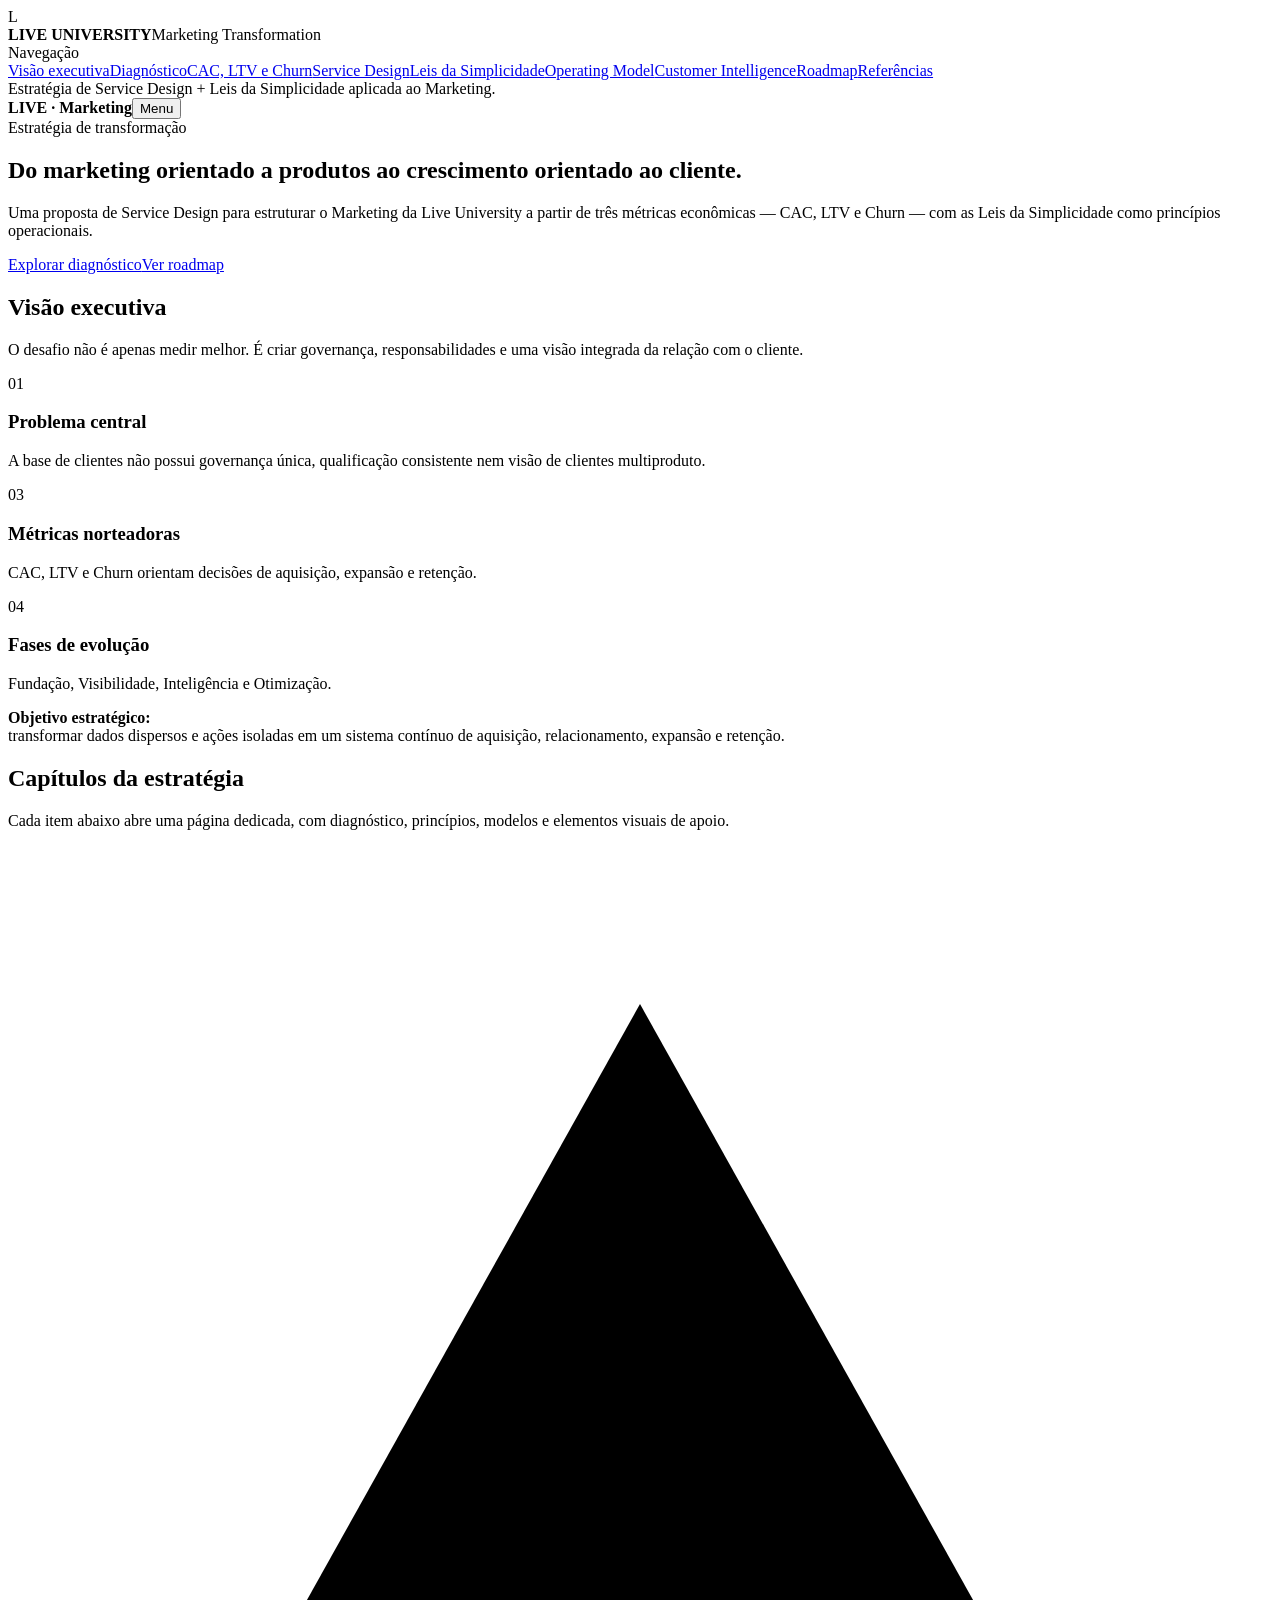
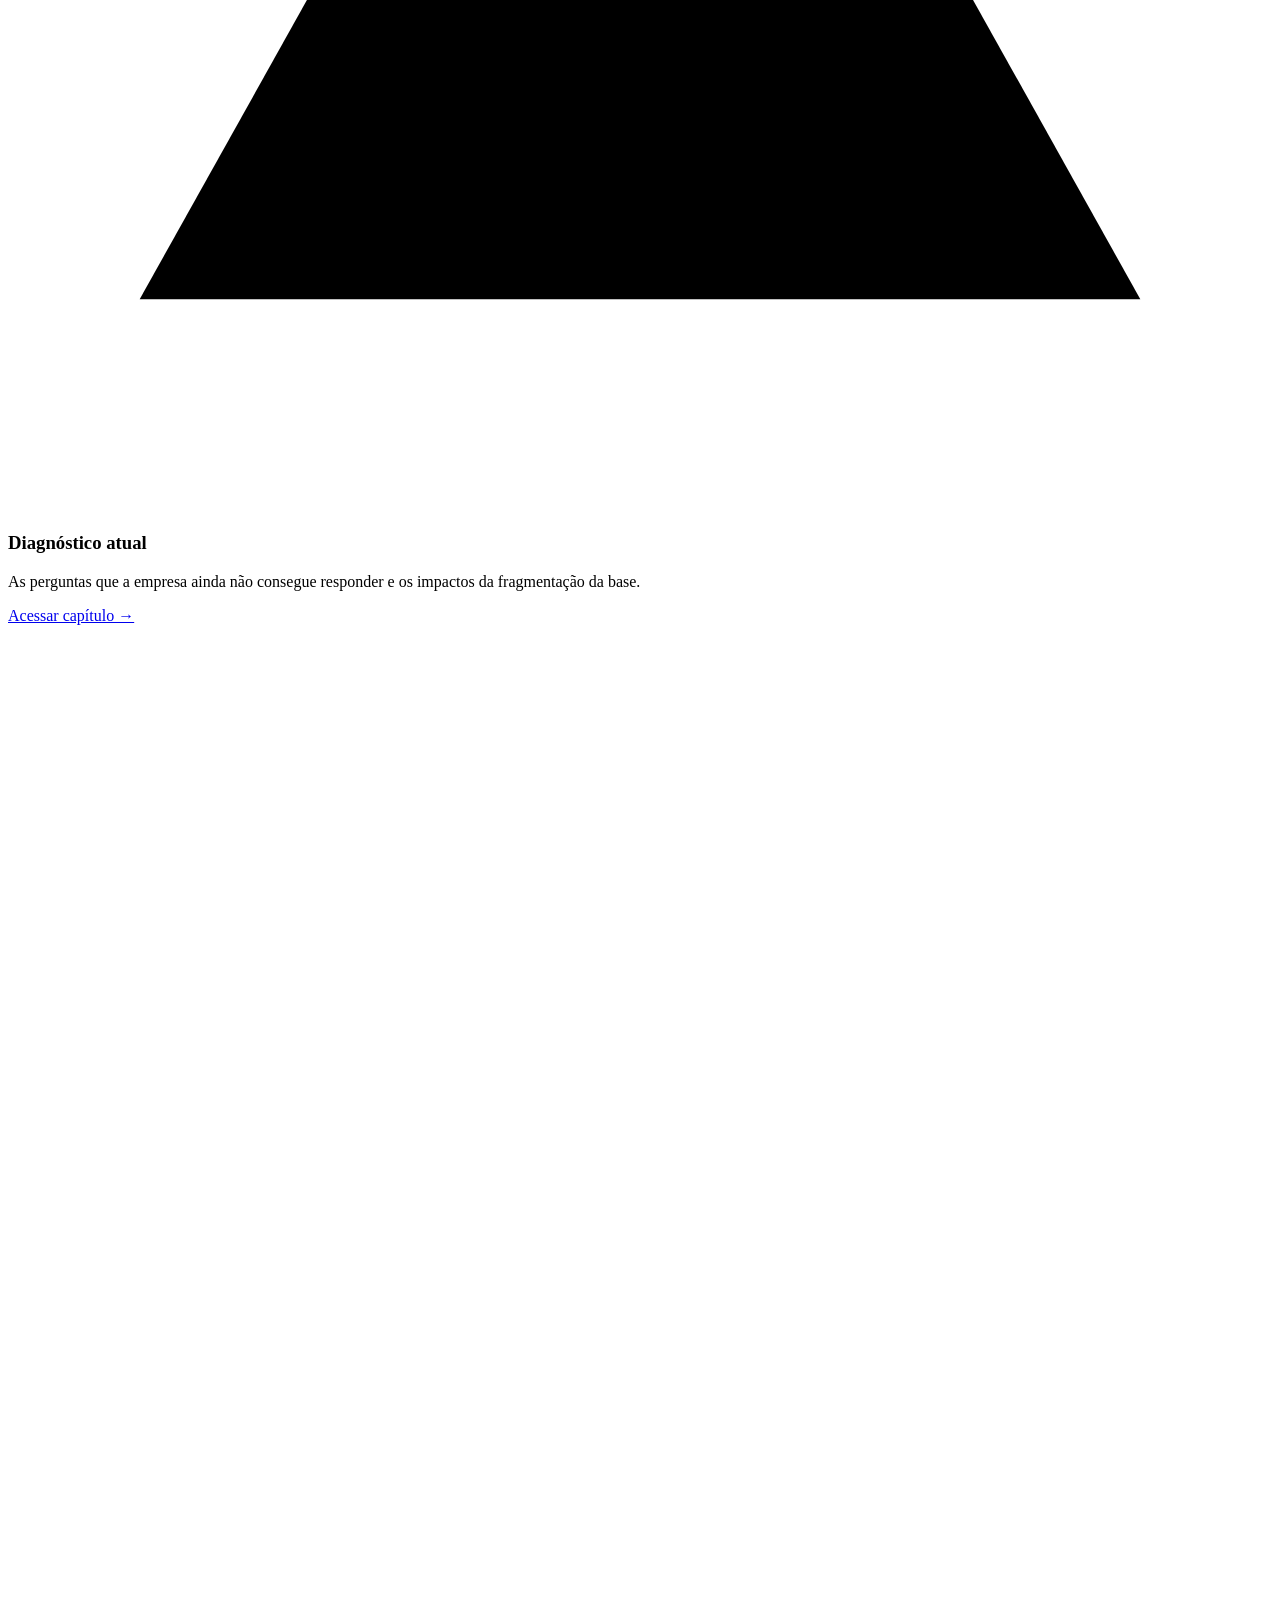
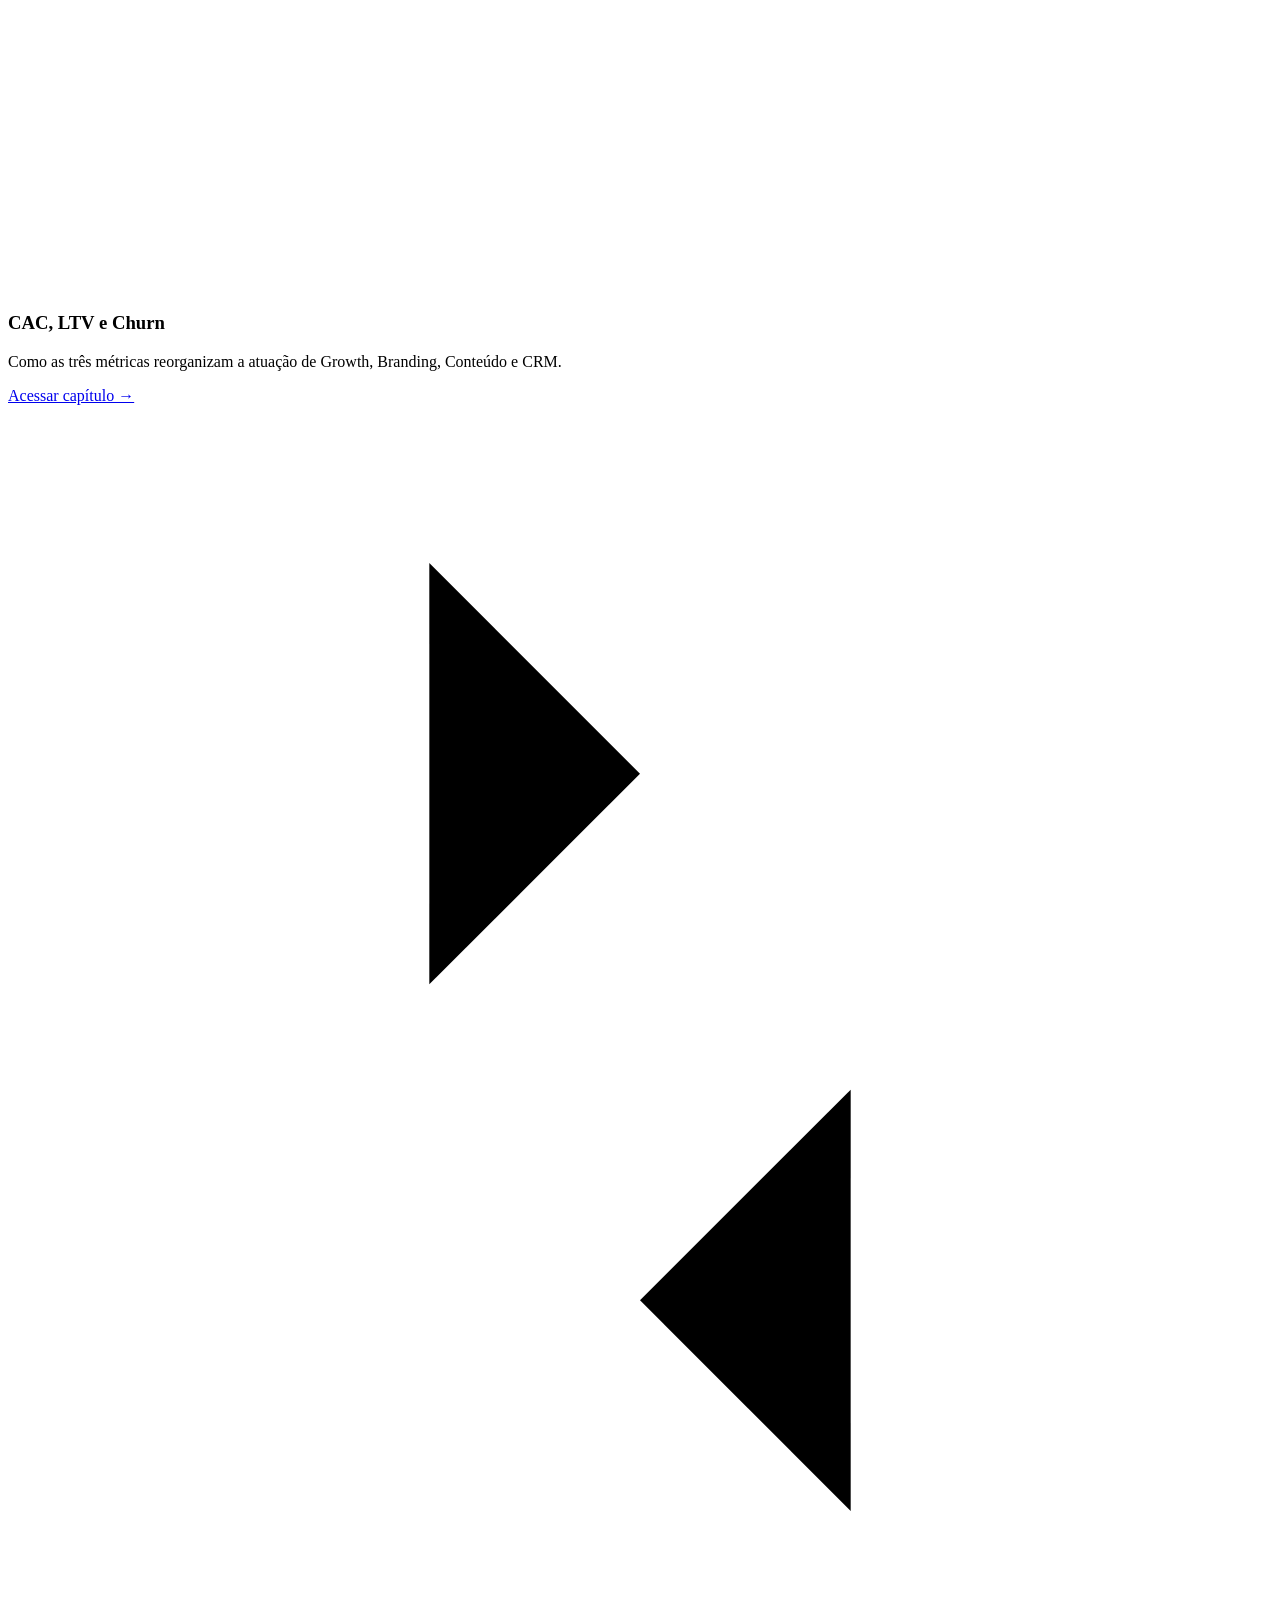
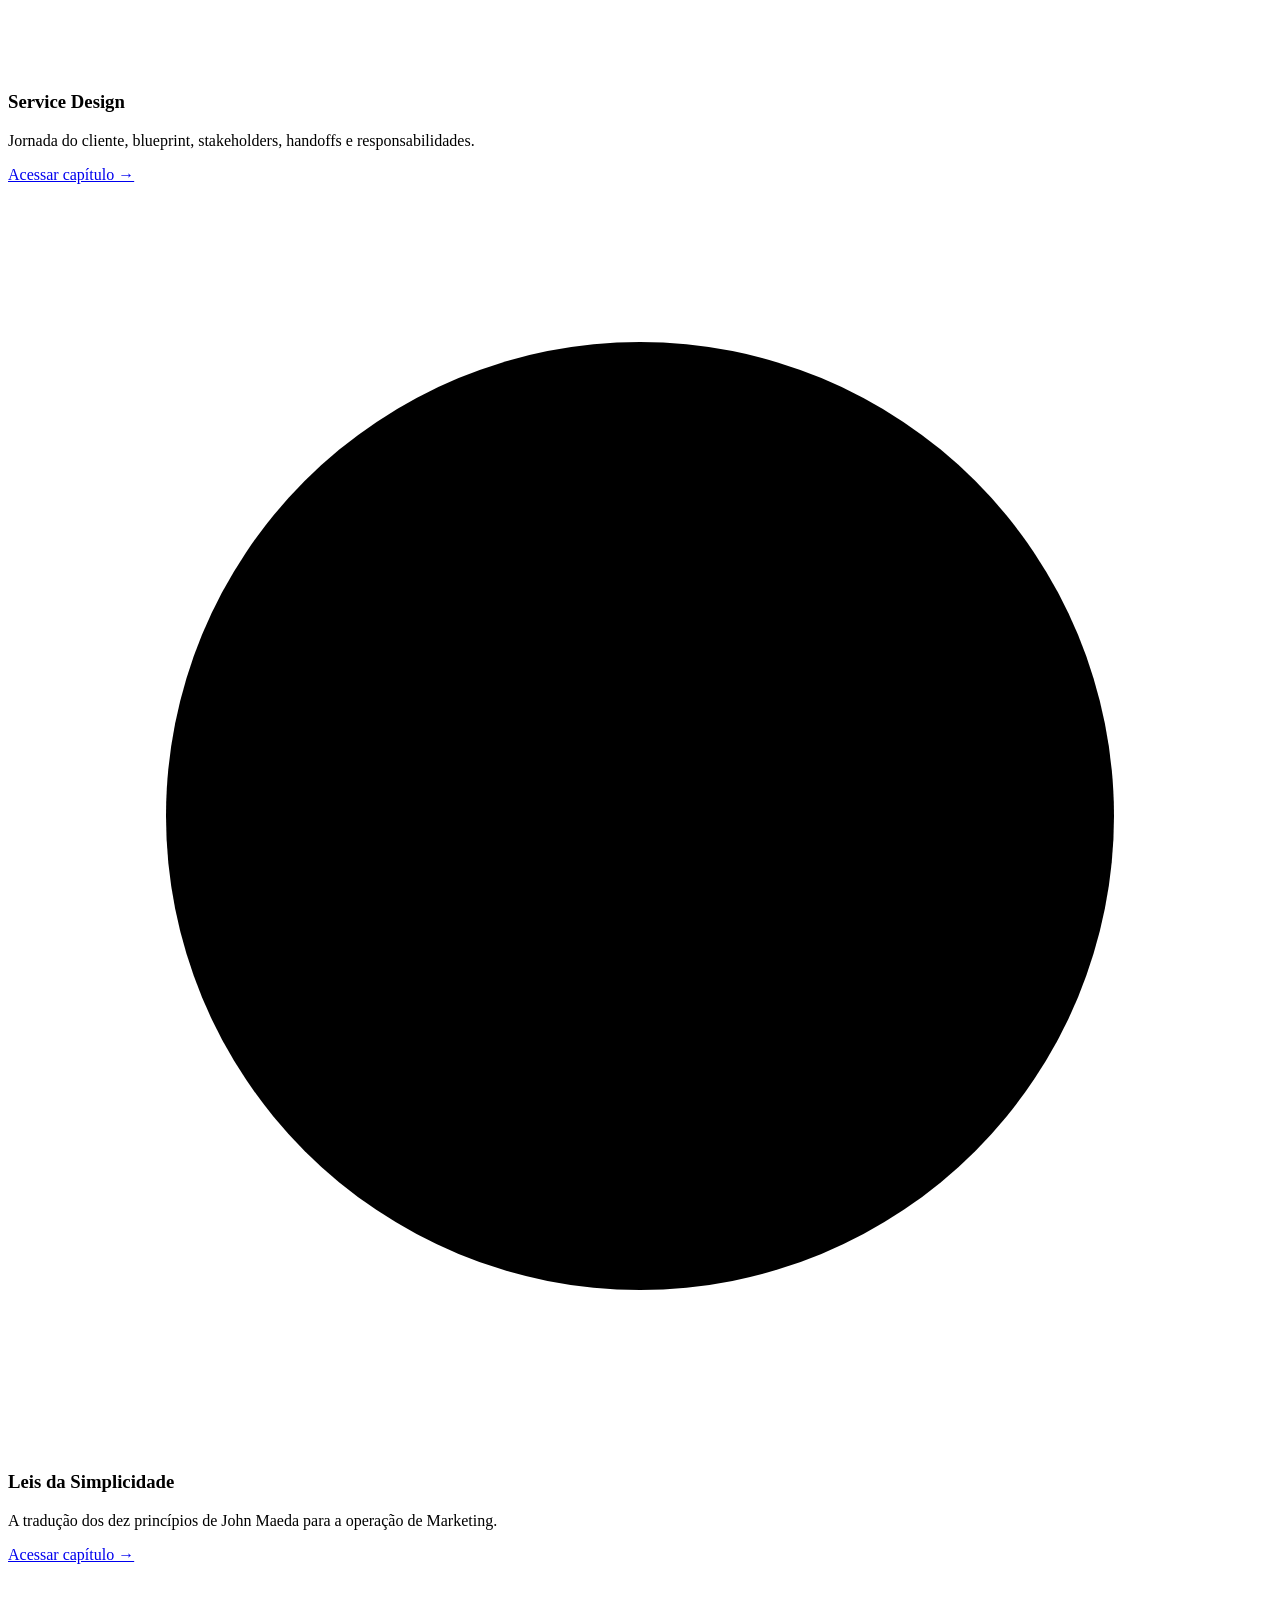
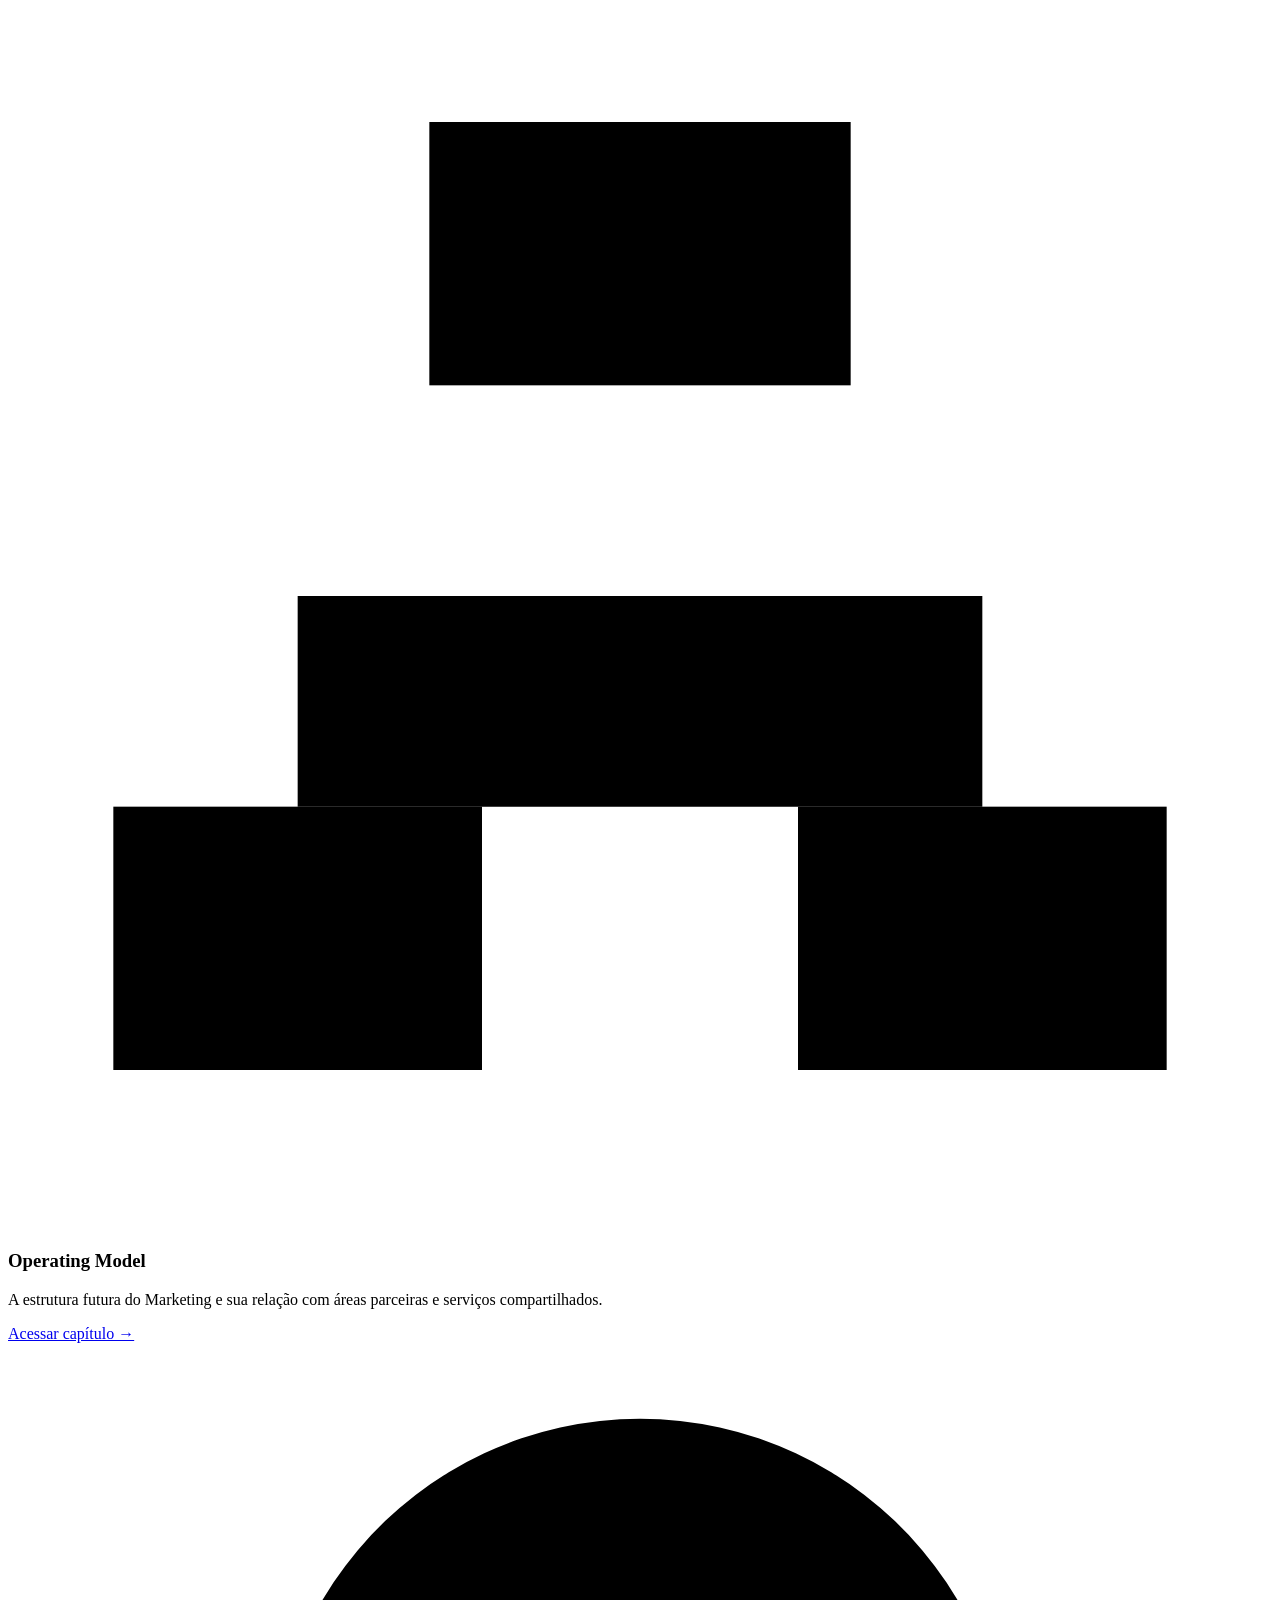
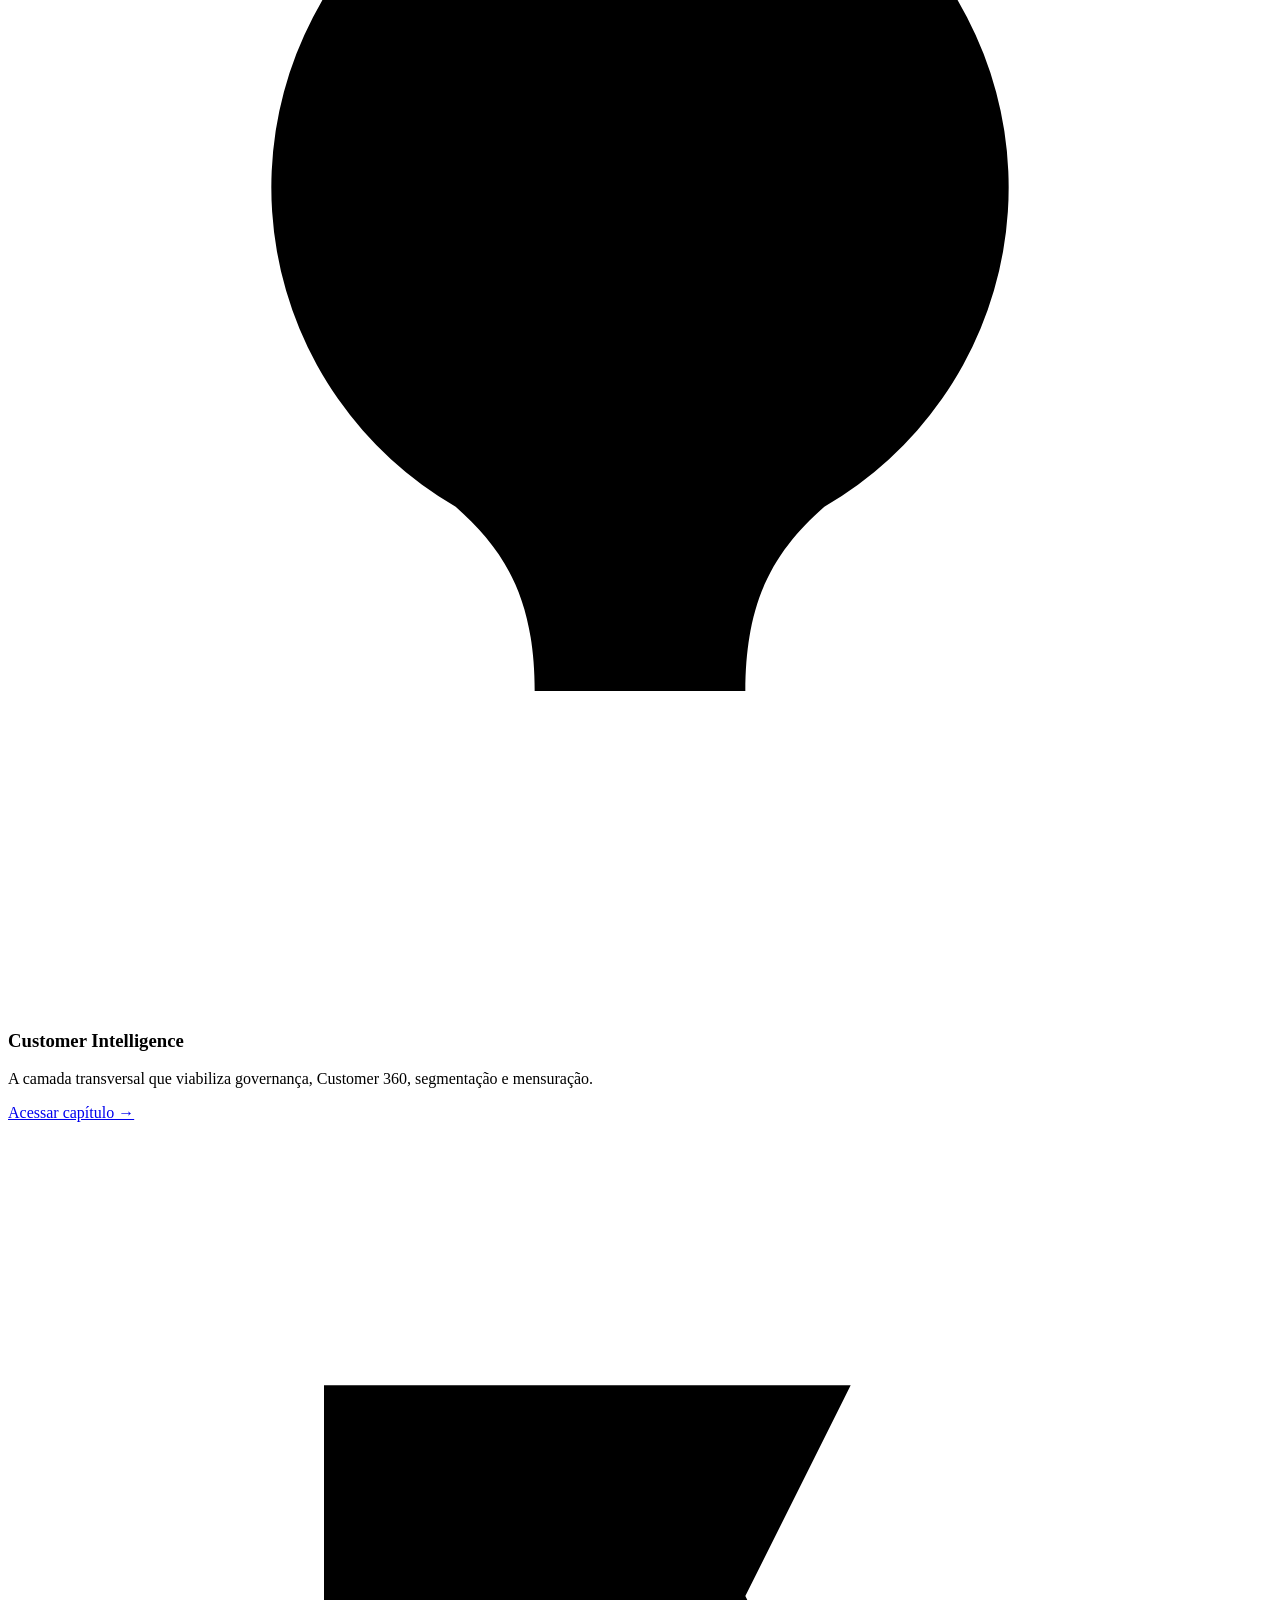
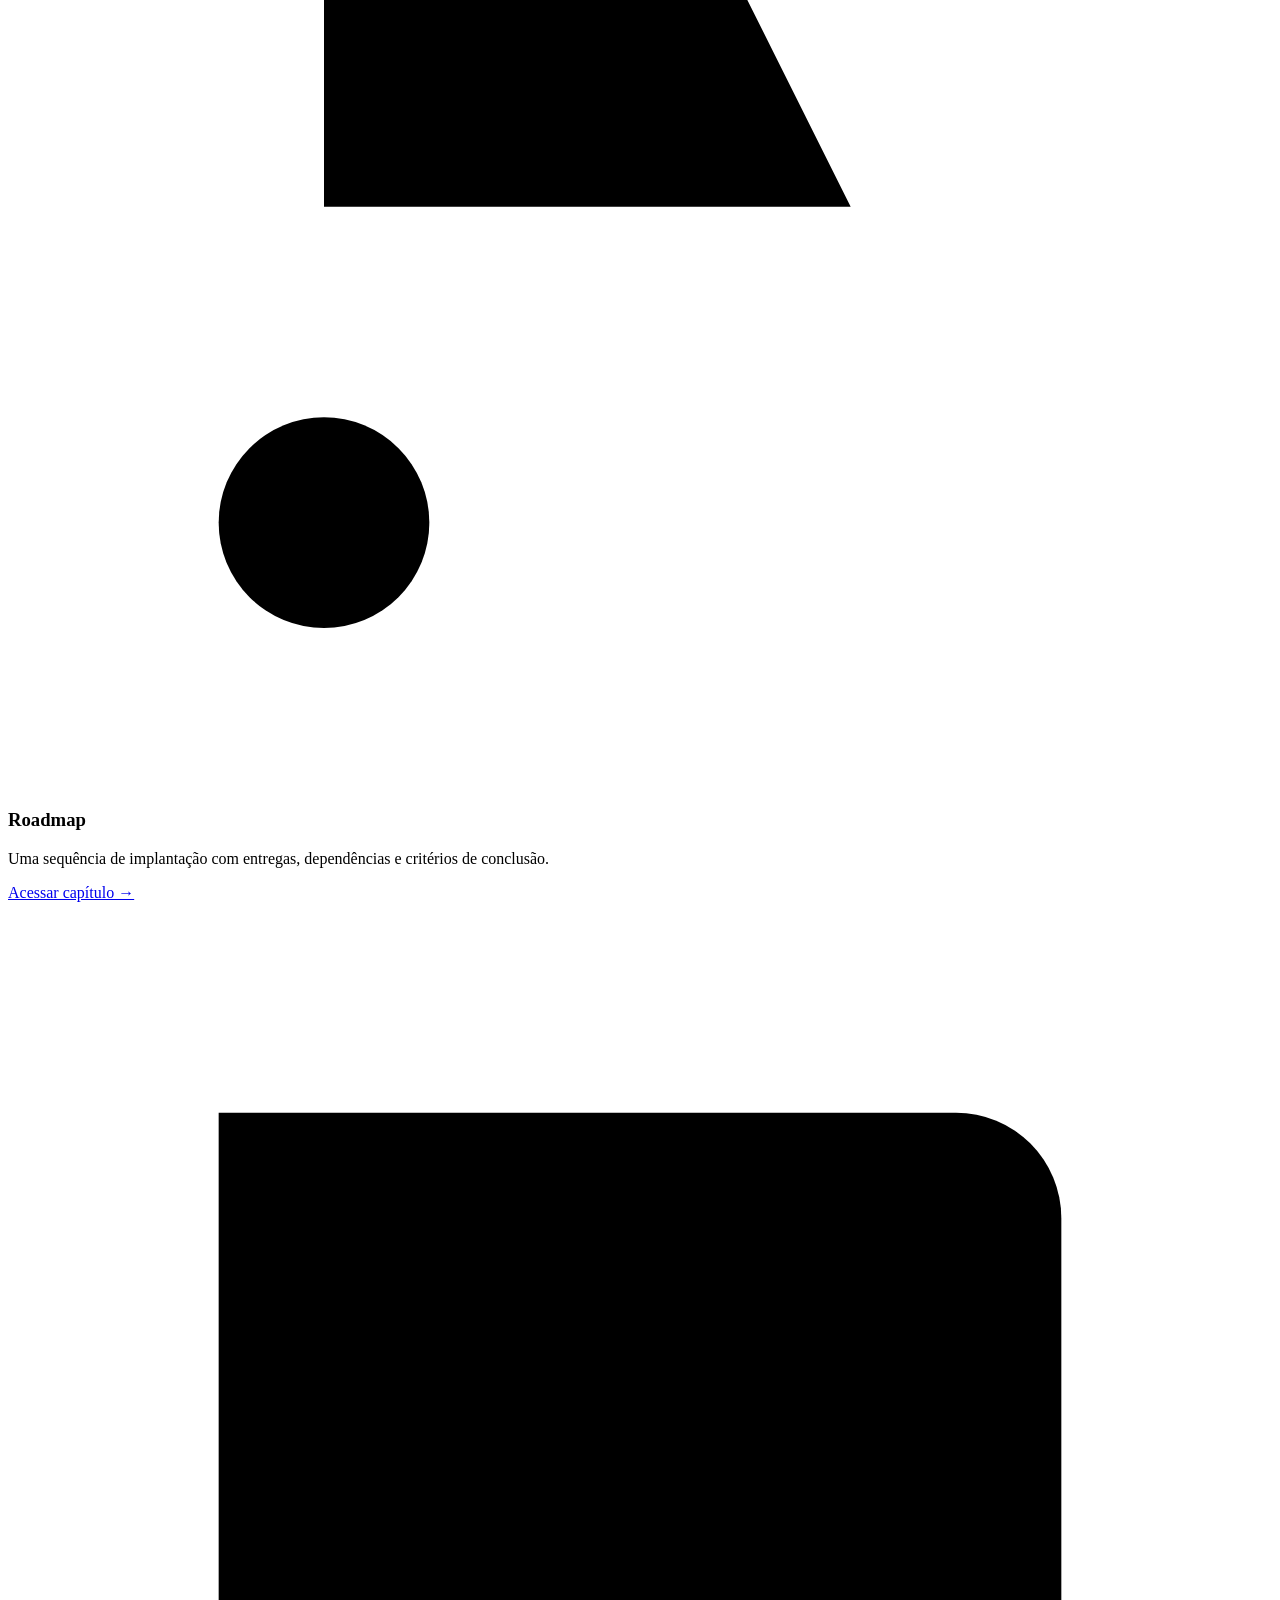
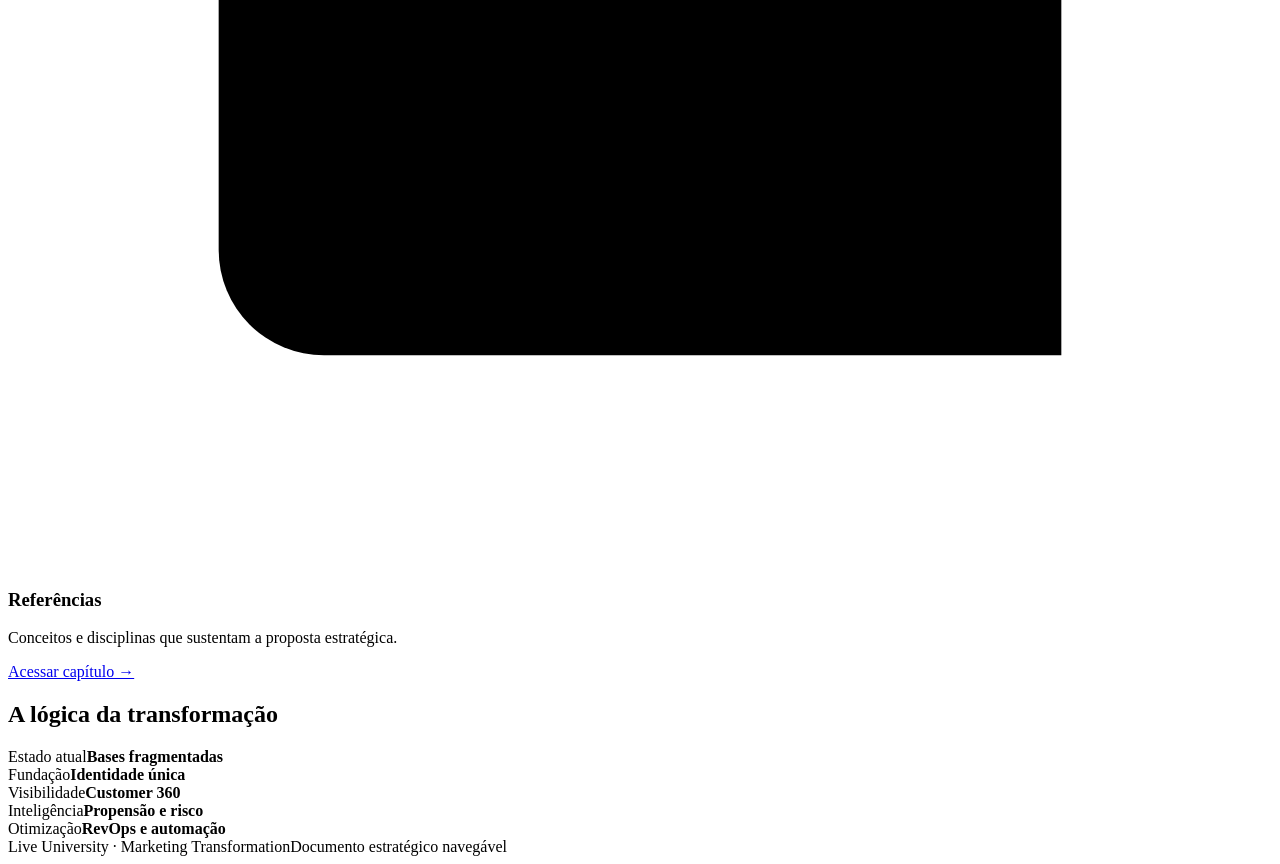
==== index.html @ bfdbdbb0 "Add files via upload" ====
<!DOCTYPE html><html lang="pt-BR"><head><meta charset="UTF-8"><meta name="viewport" content="width=device-width,initial-scale=1.0">
<title>Visão executiva | Live University</title><link rel="stylesheet" href="assets/styles.css"></head><body>
<aside class="sidebar"><div class="brand"><div class="brand-mark">L</div><div class="brand-copy"><strong>LIVE UNIVERSITY</strong><span>Marketing Transformation</span></div></div>
<nav class="nav"><div class="nav-label">Navegação</div><a href="index.html"><span class="dot"></span>Visão executiva</a><a href="diagnostico.html"><span class="dot"></span>Diagnóstico</a><a href="metricas.html"><span class="dot"></span>CAC, LTV e Churn</a><a href="service-design.html"><span class="dot"></span>Service Design</a><a href="simplicidade.html"><span class="dot"></span>Leis da Simplicidade</a><a href="operating-model.html"><span class="dot"></span>Operating Model</a><a href="customer-intelligence.html"><span class="dot"></span>Customer Intelligence</a><a href="roadmap.html"><span class="dot"></span>Roadmap</a><a href="referencias.html"><span class="dot"></span>Referências</a></nav><div class="sidebar-foot">Estratégia de Service Design + Leis da Simplicidade aplicada ao Marketing.</div></aside>
<div class="mobile-top"><strong>LIVE · Marketing</strong><button data-menu>Menu</button></div>
<main class="main"><div class="container">
<section class="hero"><div class="hero-content"><div class="eyebrow">Estratégia de transformação</div>
<h1>Do marketing orientado a produtos ao crescimento orientado ao cliente.</h1>
<p>Uma proposta de Service Design para estruturar o Marketing da Live University a partir de três métricas econômicas — CAC, LTV e Churn — com as Leis da Simplicidade como princípios operacionais.</p>
<div class="hero-actions"><a class="btn btn-primary" href="diagnostico.html">Explorar diagnóstico</a><a class="btn btn-secondary" href="roadmap.html">Ver roadmap</a></div></div></section>

<section class="section"><div class="section-title"><h2>Visão executiva</h2><p>O desafio não é apenas medir melhor. É criar governança, responsabilidades e uma visão integrada da relação com o cliente.</p></div>
<div class="grid grid-3">
<div class="card"><div class="stat">01</div><h3>Problema central</h3><p>A base de clientes não possui governança única, qualificação consistente nem visão de clientes multiproduto.</p></div>
<div class="card card-dark"><div class="stat" style="color:var(--yellow-500)">03</div><h3>Métricas norteadoras</h3><p>CAC, LTV e Churn orientam decisões de aquisição, expansão e retenção.</p></div>
<div class="card card-yellow"><div class="stat">04</div><h3>Fases de evolução</h3><p>Fundação, Visibilidade, Inteligência e Otimização.</p></div>
</div></section>

<section class="section"><div class="callout"><strong>Objetivo estratégico:</strong><br>transformar dados dispersos e ações isoladas em um sistema contínuo de aquisição, relacionamento, expansão e retenção.</div></section>

<section class="section"><div class="section-title"><h2>Capítulos da estratégia</h2><p>Cada item abaixo abre uma página dedicada, com diagnóstico, princípios, modelos e elementos visuais de apoio.</p></div>
<div class="grid grid-3">
<article class="card "><div class="icon"><svg viewBox="0 0 24 24"><path d="M12 3 2.5 20h19L12 3Z"/><path d="M12 9v5"/><path d="M12 17h.01"/></svg></div><h3>Diagnóstico atual</h3><p>As perguntas que a empresa ainda não consegue responder e os impactos da fragmentação da base.</p><a class="link" href="diagnostico.html">Acessar capítulo →</a></article>
<article class="card card-dark"><div class="icon"><svg viewBox="0 0 24 24"><path d="M4 19V9"/><path d="M10 19V5"/><path d="M16 19v-7"/><path d="M22 19V3"/></svg></div><h3>CAC, LTV e Churn</h3><p>Como as três métricas reorganizam a atuação de Growth, Branding, Conteúdo e CRM.</p><a class="link" href="metricas.html">Acessar capítulo →</a></article>
<article class="card "><div class="icon"><svg viewBox="0 0 24 24"><path d="M3 7h8"/><path d="m8 3 4 4-4 4"/><path d="M13 17h8"/><path d="m16 13-4 4 4 4"/></svg></div><h3>Service Design</h3><p>Jornada do cliente, blueprint, stakeholders, handoffs e responsabilidades.</p><a class="link" href="service-design.html">Acessar capítulo →</a></article>
<article class="card "><div class="icon"><svg viewBox="0 0 24 24"><circle cx="12" cy="12" r="9"/><path d="M8 12h8"/></svg></div><h3>Leis da Simplicidade</h3><p>A tradução dos dez princípios de John Maeda para a operação de Marketing.</p><a class="link" href="simplicidade.html">Acessar capítulo →</a></article>
<article class="card "><div class="icon"><svg viewBox="0 0 24 24"><rect x="8" y="3" width="8" height="5"/><rect x="2" y="16" width="7" height="5"/><rect x="15" y="16" width="7" height="5"/><path d="M12 8v4M5.5 16v-4h13v4"/></svg></div><h3>Operating Model</h3><p>A estrutura futura do Marketing e sua relação com áreas parceiras e serviços compartilhados.</p><a class="link" href="operating-model.html">Acessar capítulo →</a></article>
<article class="card card-dark"><div class="icon"><svg viewBox="0 0 24 24"><path d="M9 18h6"/><path d="M10 22h4"/><path d="M8.5 14.5A7 7 0 1 1 15.5 14.5C14.6 15.3 14 16.2 14 18h-4c0-1.8-.6-2.7-1.5-3.5Z"/></svg></div><h3>Customer Intelligence</h3><p>A camada transversal que viabiliza governança, Customer 360, segmentação e mensuração.</p><a class="link" href="customer-intelligence.html">Acessar capítulo →</a></article>
<article class="card "><div class="icon"><svg viewBox="0 0 24 24"><path d="M6 3v18"/><path d="M6 5h10l-2 4 2 4H6"/><circle cx="6" cy="19" r="2"/></svg></div><h3>Roadmap</h3><p>Uma sequência de implantação com entregas, dependências e critérios de conclusão.</p><a class="link" href="roadmap.html">Acessar capítulo →</a></article>
<article class="card "><div class="icon"><svg viewBox="0 0 24 24"><path d="M4 4h14a2 2 0 0 1 2 2v14H6a2 2 0 0 1-2-2V4Z"/><path d="M8 8h8M8 12h8M8 16h5"/></svg></div><h3>Referências</h3><p>Conceitos e disciplinas que sustentam a proposta estratégica.</p><a class="link" href="referencias.html">Acessar capítulo →</a></article>
</div></section>

<section class="section"><div class="section-title"><h2>A lógica da transformação</h2></div>
<div class="flow">
<div class="flow-step"><span>Estado atual</span><strong>Bases fragmentadas</strong></div>
<div class="flow-step"><span>Fundação</span><strong>Identidade única</strong></div>
<div class="flow-step"><span>Visibilidade</span><strong>Customer 360</strong></div>
<div class="flow-step"><span>Inteligência</span><strong>Propensão e risco</strong></div>
<div class="flow-step"><span>Otimização</span><strong>RevOps e automação</strong></div>
</div></section>
<footer class="footer"><span>Live University · Marketing Transformation</span><span>Documento estratégico navegável</span></footer></div></main>
<script src="assets/app.js"></script></body></html>
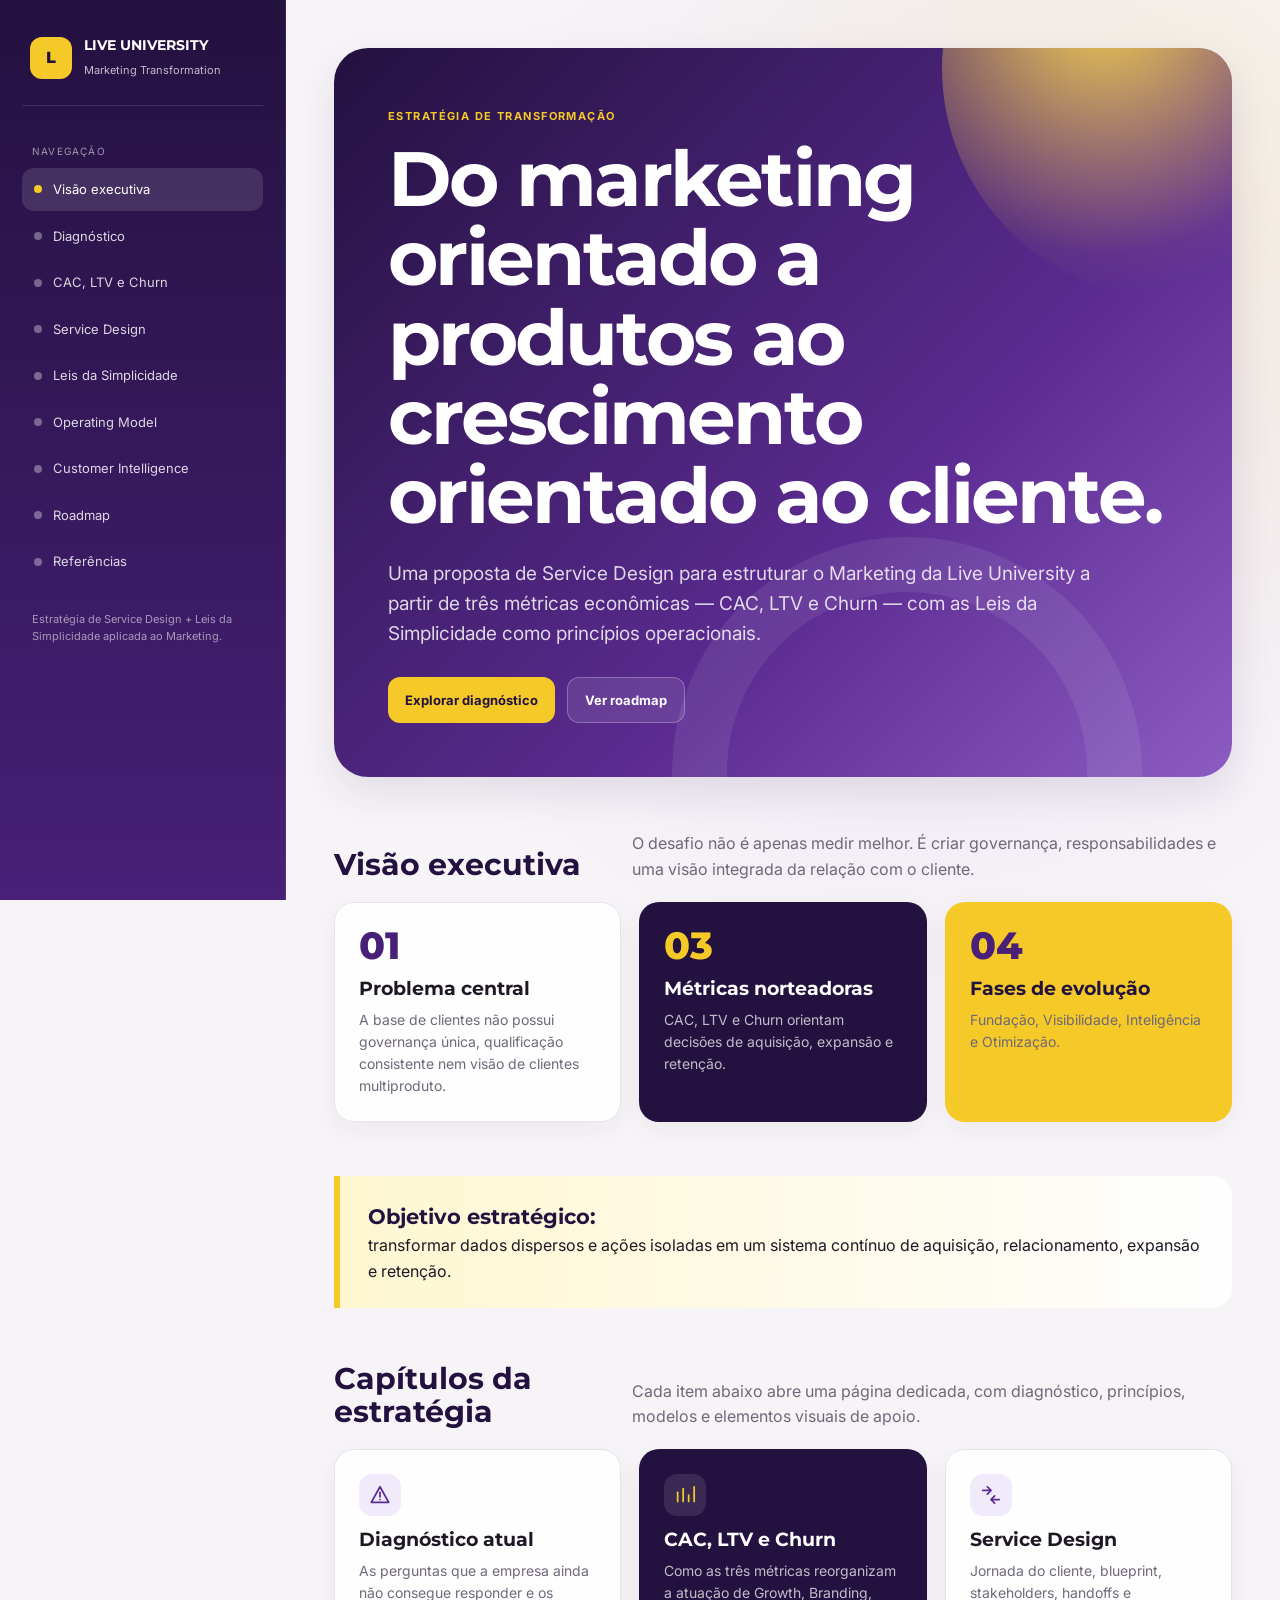
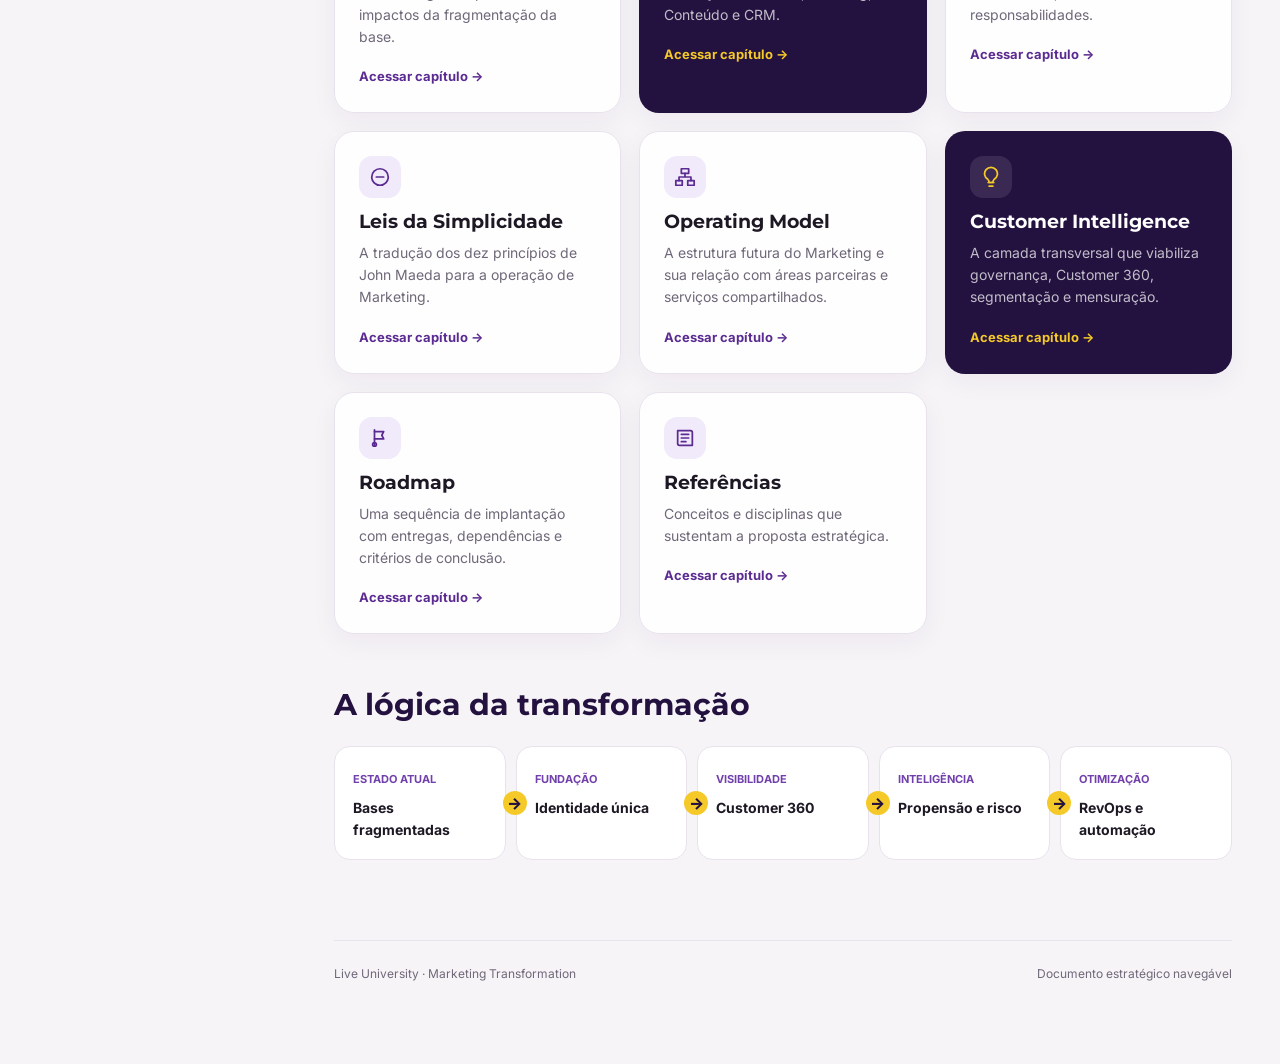
==== commit 8781d065: "Update index.html" ====
--- a/index.html
+++ b/index.html
@@ -1,5 +1,5 @@
 <!DOCTYPE html><html lang="pt-BR"><head><meta charset="UTF-8"><meta name="viewport" content="width=device-width,initial-scale=1.0">
-<title>Visão executiva | Live University</title><link rel="stylesheet" href="assets/styles.css"></head><body>
+<title>Visão executiva | Live University</title><link rel="stylesheet" href="styles.css"></head><body>
 <aside class="sidebar"><div class="brand"><div class="brand-mark">L</div><div class="brand-copy"><strong>LIVE UNIVERSITY</strong><span>Marketing Transformation</span></div></div>
 <nav class="nav"><div class="nav-label">Navegação</div><a href="index.html"><span class="dot"></span>Visão executiva</a><a href="diagnostico.html"><span class="dot"></span>Diagnóstico</a><a href="metricas.html"><span class="dot"></span>CAC, LTV e Churn</a><a href="service-design.html"><span class="dot"></span>Service Design</a><a href="simplicidade.html"><span class="dot"></span>Leis da Simplicidade</a><a href="operating-model.html"><span class="dot"></span>Operating Model</a><a href="customer-intelligence.html"><span class="dot"></span>Customer Intelligence</a><a href="roadmap.html"><span class="dot"></span>Roadmap</a><a href="referencias.html"><span class="dot"></span>Referências</a></nav><div class="sidebar-foot">Estratégia de Service Design + Leis da Simplicidade aplicada ao Marketing.</div></aside>
 <div class="mobile-top"><strong>LIVE · Marketing</strong><button data-menu>Menu</button></div>
@@ -39,4 +39,4 @@
 <div class="flow-step"><span>Otimização</span><strong>RevOps e automação</strong></div>
 </div></section>
 <footer class="footer"><span>Live University · Marketing Transformation</span><span>Documento estratégico navegável</span></footer></div></main>
-<script src="assets/app.js"></script></body></html>+<script src="app.js"></script></body></html>
--- a/styles.css
+++ b/styles.css
@@ -0,0 +1,158 @@
+
+@import url('https://fonts.googleapis.com/css2?family=Inter:wght@400;500;600;700&family=Montserrat:wght@600;700;800&display=swap');
+
+:root{
+  --purple-950:#23113f;
+  --purple-900:#321557;
+  --purple-800:#482078;
+  --purple-700:#5b2b91;
+  --purple-600:#7140aa;
+  --purple-500:#8b5cc4;
+  --purple-200:#dfd1ef;
+  --purple-100:#f1eafb;
+  --yellow-500:#f4c928;
+  --yellow-400:#ffd94f;
+  --yellow-100:#fff7d1;
+  --ink:#1d1824;
+  --muted:#6f6878;
+  --line:#e8e2ed;
+  --bg:#f7f4f8;
+  --white:#ffffff;
+  --success:#2f8d63;
+  --danger:#c84f5b;
+  --shadow:0 16px 40px rgba(42,20,66,.10);
+  --radius-xl:28px;
+  --radius-lg:20px;
+  --radius-md:14px;
+}
+*{box-sizing:border-box}
+html{scroll-behavior:smooth}
+body{
+  margin:0;
+  background:
+    radial-gradient(circle at 88% 8%, rgba(244,201,40,.12), transparent 20%),
+    radial-gradient(circle at 72% 16%, rgba(139,92,196,.11), transparent 24%),
+    var(--bg);
+  color:var(--ink);
+  font-family:Inter,Arial,sans-serif;
+  line-height:1.58;
+}
+a{color:inherit}
+.sidebar{
+  position:fixed; inset:0 auto 0 0; width:286px;
+  background:linear-gradient(180deg,var(--purple-950),var(--purple-800));
+  color:#fff; padding:28px 22px; z-index:50; overflow:auto;
+  border-right:1px solid rgba(255,255,255,.08);
+}
+.brand{display:flex;align-items:center;gap:12px;padding:6px 8px 24px;border-bottom:1px solid rgba(255,255,255,.12)}
+.brand-mark{width:42px;height:42px;border-radius:12px;background:var(--yellow-500);color:var(--purple-950);display:grid;place-items:center;font-family:Montserrat;font-weight:800}
+.brand-copy strong{font-family:Montserrat;font-size:14px;display:block}
+.brand-copy span{font-size:11px;opacity:.72}
+.nav{padding-top:20px}
+.nav-label{text-transform:uppercase;letter-spacing:.12em;font-size:10px;opacity:.55;margin:18px 10px 8px}
+.nav a{display:flex;align-items:center;gap:11px;text-decoration:none;padding:11px 12px;border-radius:12px;color:rgba(255,255,255,.83);font-size:13px;margin-bottom:4px;transition:.2s}
+.nav a:hover,.nav a.active{background:rgba(255,255,255,.12);color:#fff}
+.nav .dot{width:8px;height:8px;border-radius:50%;background:rgba(255,255,255,.35)}
+.nav a.active .dot{background:var(--yellow-500)}
+.sidebar-foot{font-size:11px;opacity:.55;padding:24px 10px 8px}
+.mobile-top{display:none}
+.main{margin-left:286px;min-height:100vh}
+.container{max-width:1240px;margin:0 auto;padding:48px 48px 80px}
+.hero{
+  min-height:460px; padding:54px;
+  border-radius:34px; color:#fff; position:relative; overflow:hidden;
+  background:linear-gradient(135deg,var(--purple-950),var(--purple-700) 62%,#8c5cc2);
+  box-shadow:var(--shadow); display:flex;align-items:flex-end;
+}
+.hero:before,.hero:after{content:"";position:absolute;border-radius:50%}
+.hero:before{width:460px;height:460px;background:radial-gradient(circle at 35% 35%,rgba(255,217,79,.95),rgba(255,217,79,.05) 60%,transparent 70%);right:-170px;top:-210px}
+.hero:after{width:360px;height:360px;border:55px solid rgba(255,255,255,.08);right:90px;bottom:-230px}
+.hero-content{position:relative;z-index:2;max-width:780px}
+.eyebrow{display:inline-flex;align-items:center;gap:8px;text-transform:uppercase;letter-spacing:.13em;font-weight:700;font-size:11px;color:var(--yellow-500);margin-bottom:14px}
+.hero h1,.page-head h1{font-family:Montserrat;margin:0;line-height:1.03;letter-spacing:-.035em}
+.hero h1{font-size:clamp(42px,6vw,78px)}
+.hero p{font-size:19px;max-width:750px;color:rgba(255,255,255,.82);margin:24px 0 0}
+.hero-actions{display:flex;gap:12px;margin-top:28px;flex-wrap:wrap}
+.btn{display:inline-flex;align-items:center;justify-content:center;gap:8px;text-decoration:none;padding:12px 17px;border-radius:12px;font-weight:700;font-size:13px}
+.btn-primary{background:var(--yellow-500);color:var(--purple-950)}
+.btn-secondary{background:rgba(255,255,255,.10);color:#fff;border:1px solid rgba(255,255,255,.25)}
+.page-head{padding:22px 0 28px;border-bottom:1px solid var(--line);margin-bottom:30px}
+.page-head h1{font-size:clamp(34px,4vw,58px);color:var(--purple-950);max-width:900px}
+.page-head p{font-size:18px;max-width:850px;color:var(--muted)}
+.section{margin-top:54px}
+.section-title{display:flex;align-items:flex-end;justify-content:space-between;gap:24px;margin-bottom:20px}
+.section-title h2{font-family:Montserrat;font-size:30px;line-height:1.12;margin:0;color:var(--purple-950)}
+.section-title p{max-width:600px;color:var(--muted);margin:0}
+.grid{display:grid;gap:18px}
+.grid-2{grid-template-columns:repeat(2,minmax(0,1fr))}
+.grid-3{grid-template-columns:repeat(3,minmax(0,1fr))}
+.grid-4{grid-template-columns:repeat(4,minmax(0,1fr))}
+.card{
+  background:rgba(255,255,255,.95);border:1px solid var(--line);
+  border-radius:var(--radius-lg);padding:24px;box-shadow:0 8px 26px rgba(40,20,60,.05);
+}
+.card-dark{background:var(--purple-950);color:#fff;border-color:transparent}
+.card-yellow{background:var(--yellow-500);color:var(--purple-950);border-color:transparent}
+.card h3{font-family:Montserrat;margin:12px 0 8px;font-size:19px;line-height:1.25}
+.card p{margin:0;color:var(--muted);font-size:14px}
+.card-dark p{color:rgba(255,255,255,.72)}
+.card .link{display:inline-flex;margin-top:18px;color:var(--purple-700);font-weight:700;text-decoration:none;font-size:13px}
+.card-dark .link{color:var(--yellow-500)}
+.icon{
+  width:42px;height:42px;border-radius:13px;display:grid;place-items:center;
+  background:var(--purple-100);color:var(--purple-700);
+}
+.icon svg{width:22px;height:22px;fill:none;stroke:currentColor;stroke-width:1.9;stroke-linecap:round;stroke-linejoin:round}
+.card-dark .icon{background:rgba(255,255,255,.10);color:var(--yellow-500)}
+.stat{font-family:Montserrat;font-size:38px;font-weight:800;line-height:1;color:var(--purple-800)}
+.stat-label{font-size:12px;color:var(--muted);margin-top:8px}
+.callout{
+  border-left:6px solid var(--yellow-500);padding:24px 28px;border-radius:0 var(--radius-lg) var(--radius-lg) 0;
+  background:linear-gradient(90deg,var(--yellow-100),rgba(255,255,255,.9));
+}
+.callout strong{font-family:Montserrat;font-size:21px;color:var(--purple-950)}
+.kpi-row{display:grid;grid-template-columns:repeat(3,1fr);gap:16px}
+.kpi{background:var(--purple-950);color:#fff;border-radius:24px;padding:26px;min-height:185px}
+.kpi .code{color:var(--yellow-500);font-family:Montserrat;font-weight:800;font-size:42px}
+.kpi h3{font-family:Montserrat;margin:8px 0}
+.kpi p{color:rgba(255,255,255,.68);font-size:13px;margin:0}
+.flow{display:flex;align-items:stretch;gap:10px;overflow:auto;padding:4px 0 10px}
+.flow-step{min-width:145px;flex:1;background:#fff;border:1px solid var(--line);border-radius:16px;padding:18px;position:relative}
+.flow-step:not(:last-child):after{content:"→";position:absolute;right:-10px;top:50%;transform:translate(50%,-50%);width:24px;height:24px;background:var(--yellow-500);border-radius:50%;display:grid;place-items:center;font-weight:800;color:var(--purple-950);z-index:2}
+.flow-step span{font-size:11px;color:var(--purple-600);font-weight:700;text-transform:uppercase}
+.flow-step strong{display:block;margin-top:7px;font-size:14px}
+.timeline{position:relative;margin:28px 0}
+.timeline:before{content:"";position:absolute;left:19px;top:0;bottom:0;width:2px;background:var(--purple-200)}
+.t-item{position:relative;padding:0 0 28px 58px}
+.t-dot{position:absolute;left:8px;top:0;width:24px;height:24px;border:6px solid var(--yellow-500);background:var(--purple-950);border-radius:50%;box-shadow:0 0 0 5px var(--bg)}
+.t-item h3{font-family:Montserrat;margin:0 0 6px;color:var(--purple-950)}
+.t-meta{color:var(--purple-600);font-size:12px;font-weight:700;text-transform:uppercase;letter-spacing:.08em}
+.org{display:flex;flex-direction:column;align-items:center;gap:18px;padding:25px 10px}
+.org-node{background:#fff;border:1px solid var(--line);border-radius:14px;padding:14px 18px;text-align:center;min-width:190px;font-weight:700;box-shadow:0 6px 18px rgba(42,20,66,.06)}
+.org-root{background:var(--purple-950);color:#fff;border-color:transparent;font-family:Montserrat}
+.org-row{display:grid;grid-template-columns:repeat(5,minmax(130px,1fr));gap:12px;width:100%;position:relative}
+.org-row:before{content:"";position:absolute;top:-10px;left:10%;right:10%;height:1px;background:var(--purple-300,#c7b4dd)}
+.org-service{background:var(--yellow-100);border-color:#ead68f}
+.table-wrap{overflow:auto;border-radius:18px;border:1px solid var(--line);background:#fff}
+table{width:100%;border-collapse:collapse;min-width:700px}
+th,td{text-align:left;padding:16px;border-bottom:1px solid var(--line);vertical-align:top}
+th{background:var(--purple-950);color:#fff;font-size:12px;text-transform:uppercase;letter-spacing:.06em}
+td{font-size:13px}
+tr:last-child td{border-bottom:none}
+.badge{display:inline-flex;padding:5px 9px;border-radius:999px;background:var(--purple-100);color:var(--purple-700);font-size:11px;font-weight:700}
+.maturity{display:grid;grid-template-columns:repeat(4,1fr);gap:10px}
+.m-level{padding:22px;border-radius:18px;background:#fff;border:1px solid var(--line);min-height:180px}
+.m-level.active{background:var(--purple-950);color:#fff;border-color:transparent}
+.m-level .num{font-family:Montserrat;font-size:32px;font-weight:800;color:var(--yellow-500)}
+.m-level p{font-size:13px;color:var(--muted)}
+.m-level.active p{color:rgba(255,255,255,.7)}
+.footer{margin-top:70px;padding-top:24px;border-top:1px solid var(--line);display:flex;justify-content:space-between;color:var(--muted);font-size:12px}
+@media(max-width:1100px){.grid-4{grid-template-columns:repeat(2,1fr)}.org-row{grid-template-columns:repeat(2,1fr)}}
+@media(max-width:820px){
+  .sidebar{transform:translateX(-100%);transition:.25s}.sidebar.open{transform:translateX(0)}
+  .mobile-top{display:flex;position:sticky;top:0;z-index:40;align-items:center;justify-content:space-between;background:var(--purple-950);color:#fff;padding:14px 18px}
+  .mobile-top button{background:var(--yellow-500);border:0;border-radius:9px;padding:8px 11px;font-weight:800}
+  .main{margin-left:0}.container{padding:28px 18px 60px}.hero{padding:32px;min-height:500px}
+  .grid-2,.grid-3,.grid-4,.kpi-row,.maturity{grid-template-columns:1fr}
+  .section-title{display:block}.section-title p{margin-top:10px}
+}
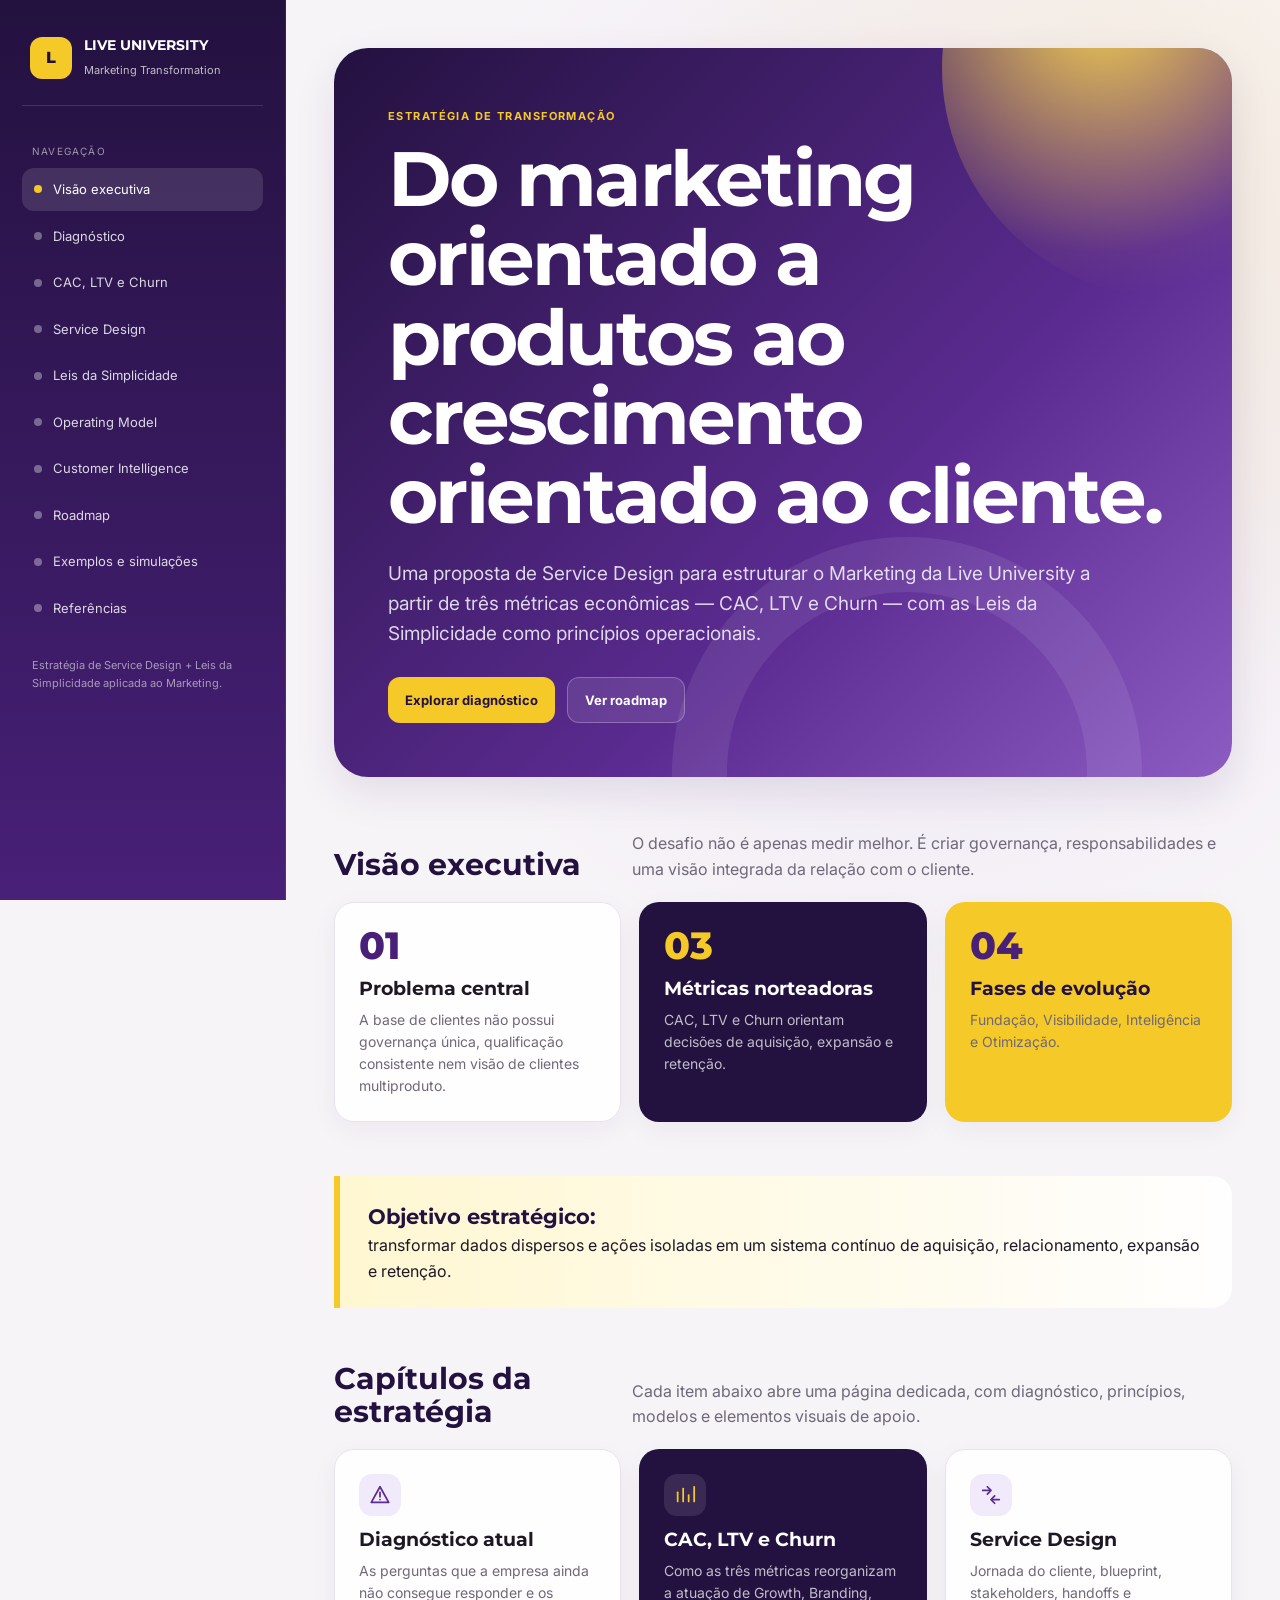
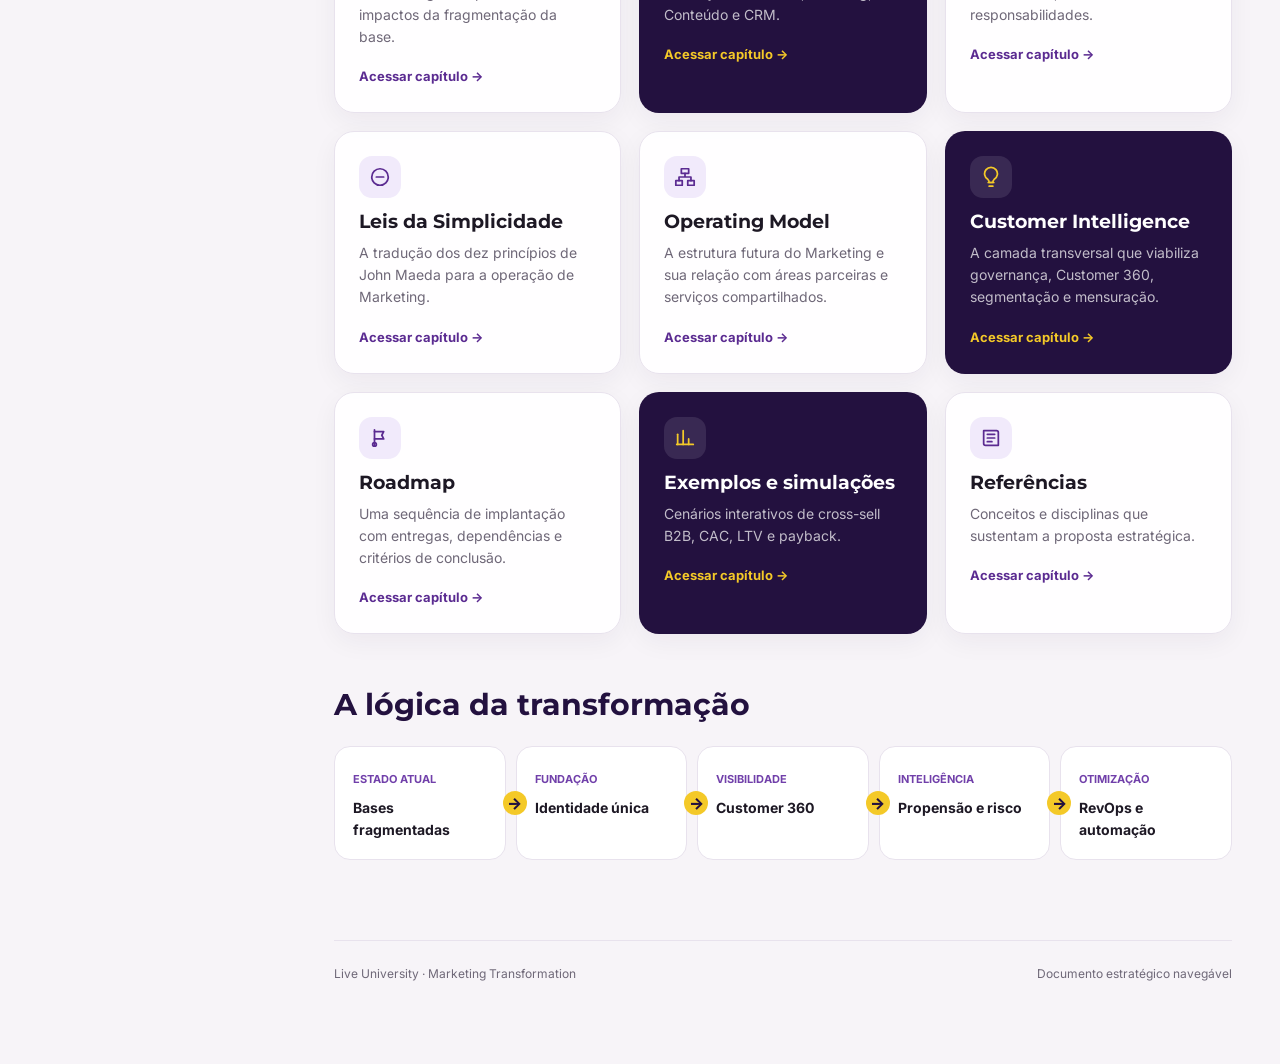
==== commit 784c8b38: "v3" ====
--- a/index.html
+++ b/index.html
@@ -1,7 +1,7 @@
 <!DOCTYPE html><html lang="pt-BR"><head><meta charset="UTF-8"><meta name="viewport" content="width=device-width,initial-scale=1.0">
 <title>Visão executiva | Live University</title><link rel="stylesheet" href="styles.css"></head><body>
 <aside class="sidebar"><div class="brand"><div class="brand-mark">L</div><div class="brand-copy"><strong>LIVE UNIVERSITY</strong><span>Marketing Transformation</span></div></div>
-<nav class="nav"><div class="nav-label">Navegação</div><a href="index.html"><span class="dot"></span>Visão executiva</a><a href="diagnostico.html"><span class="dot"></span>Diagnóstico</a><a href="metricas.html"><span class="dot"></span>CAC, LTV e Churn</a><a href="service-design.html"><span class="dot"></span>Service Design</a><a href="simplicidade.html"><span class="dot"></span>Leis da Simplicidade</a><a href="operating-model.html"><span class="dot"></span>Operating Model</a><a href="customer-intelligence.html"><span class="dot"></span>Customer Intelligence</a><a href="roadmap.html"><span class="dot"></span>Roadmap</a><a href="referencias.html"><span class="dot"></span>Referências</a></nav><div class="sidebar-foot">Estratégia de Service Design + Leis da Simplicidade aplicada ao Marketing.</div></aside>
+<nav class="nav"><div class="nav-label">Navegação</div><a href="index.html"><span class="dot"></span>Visão executiva</a><a href="diagnostico.html"><span class="dot"></span>Diagnóstico</a><a href="metricas.html"><span class="dot"></span>CAC, LTV e Churn</a><a href="service-design.html"><span class="dot"></span>Service Design</a><a href="simplicidade.html"><span class="dot"></span>Leis da Simplicidade</a><a href="operating-model.html"><span class="dot"></span>Operating Model</a><a href="customer-intelligence.html"><span class="dot"></span>Customer Intelligence</a><a href="roadmap.html"><span class="dot"></span>Roadmap</a><a href="exemplos.html"><span class="dot"></span>Exemplos e simulações</a><a href="referencias.html"><span class="dot"></span>Referências</a></nav><div class="sidebar-foot">Estratégia de Service Design + Leis da Simplicidade aplicada ao Marketing.</div></aside>
 <div class="mobile-top"><strong>LIVE · Marketing</strong><button data-menu>Menu</button></div>
 <main class="main"><div class="container">
 <section class="hero"><div class="hero-content"><div class="eyebrow">Estratégia de transformação</div>
@@ -27,6 +27,7 @@
 <article class="card "><div class="icon"><svg viewBox="0 0 24 24"><rect x="8" y="3" width="8" height="5"/><rect x="2" y="16" width="7" height="5"/><rect x="15" y="16" width="7" height="5"/><path d="M12 8v4M5.5 16v-4h13v4"/></svg></div><h3>Operating Model</h3><p>A estrutura futura do Marketing e sua relação com áreas parceiras e serviços compartilhados.</p><a class="link" href="operating-model.html">Acessar capítulo →</a></article>
 <article class="card card-dark"><div class="icon"><svg viewBox="0 0 24 24"><path d="M9 18h6"/><path d="M10 22h4"/><path d="M8.5 14.5A7 7 0 1 1 15.5 14.5C14.6 15.3 14 16.2 14 18h-4c0-1.8-.6-2.7-1.5-3.5Z"/></svg></div><h3>Customer Intelligence</h3><p>A camada transversal que viabiliza governança, Customer 360, segmentação e mensuração.</p><a class="link" href="customer-intelligence.html">Acessar capítulo →</a></article>
 <article class="card "><div class="icon"><svg viewBox="0 0 24 24"><path d="M6 3v18"/><path d="M6 5h10l-2 4 2 4H6"/><circle cx="6" cy="19" r="2"/></svg></div><h3>Roadmap</h3><p>Uma sequência de implantação com entregas, dependências e critérios de conclusão.</p><a class="link" href="roadmap.html">Acessar capítulo →</a></article>
+<article class="card card-dark"><div class="icon"><svg viewBox="0 0 24 24"><path d="M4 19V8"/><path d="M10 19V4"/><path d="M16 19v-6"/><path d="M3 19h18"/></svg></div><h3>Exemplos e simulações</h3><p>Cenários interativos de cross-sell B2B, CAC, LTV e payback.</p><a class="link" href="exemplos.html">Acessar capítulo →</a></article>
 <article class="card "><div class="icon"><svg viewBox="0 0 24 24"><path d="M4 4h14a2 2 0 0 1 2 2v14H6a2 2 0 0 1-2-2V4Z"/><path d="M8 8h8M8 12h8M8 16h5"/></svg></div><h3>Referências</h3><p>Conceitos e disciplinas que sustentam a proposta estratégica.</p><a class="link" href="referencias.html">Acessar capítulo →</a></article>
 </div></section>
 
@@ -39,4 +40,4 @@
 <div class="flow-step"><span>Otimização</span><strong>RevOps e automação</strong></div>
 </div></section>
 <footer class="footer"><span>Live University · Marketing Transformation</span><span>Documento estratégico navegável</span></footer></div></main>
-<script src="app.js"></script></body></html>
+<script src="app.js"></script></body></html>
--- a/styles.css
+++ b/styles.css
@@ -156,3 +156,42 @@
   .grid-2,.grid-3,.grid-4,.kpi-row,.maturity{grid-template-columns:1fr}
   .section-title{display:block}.section-title p{margin-top:10px}
 }
+
+
+/* Simulações, gráficos e instruções */
+.sim-grid{display:grid;grid-template-columns:1.08fr .92fr;gap:18px;align-items:start}
+.panel{background:#fff;border:1px solid var(--line);border-radius:22px;padding:24px;box-shadow:0 8px 26px rgba(40,20,60,.05)}
+.field{margin:0 0 18px}
+.field label{display:flex;justify-content:space-between;gap:12px;font-size:13px;font-weight:700;color:var(--purple-950);margin-bottom:8px}
+.field input[type="number"],.field select{width:100%;padding:12px 13px;border:1px solid var(--line);border-radius:12px;background:#fff;color:var(--ink);font:inherit}
+.field input[type="range"]{width:100%;accent-color:var(--purple-700)}
+.result-grid{display:grid;grid-template-columns:repeat(2,1fr);gap:12px}
+.result{background:var(--purple-100);border-radius:16px;padding:16px}
+.result strong{display:block;font-family:Montserrat;font-size:26px;color:var(--purple-950);line-height:1.1}
+.result span{font-size:11px;color:var(--muted);text-transform:uppercase;letter-spacing:.06em}
+.chart-card{background:var(--purple-950);border-radius:22px;padding:22px;color:#fff;overflow:hidden}
+.chart-card h3{font-family:Montserrat;margin:0 0 4px}
+.chart-card p{margin:0 0 16px;color:rgba(255,255,255,.66);font-size:13px}
+.chart{width:100%;min-height:290px}
+.chart text{font-family:Inter,Arial,sans-serif}
+.legend{display:flex;gap:16px;flex-wrap:wrap;margin-top:12px;font-size:12px;color:rgba(255,255,255,.72)}
+.legend i{display:inline-block;width:10px;height:10px;border-radius:3px;margin-right:6px}
+.scenario-card{border:1px solid var(--line);background:#fff;border-radius:18px;padding:20px}
+.scenario-card.active{border-color:var(--yellow-500);box-shadow:0 0 0 3px rgba(244,201,40,.18)}
+.product-path{display:flex;gap:10px;align-items:center;overflow:auto;padding:8px 0}
+.product-pill{min-width:155px;background:#fff;border:1px solid var(--line);border-radius:14px;padding:14px}
+.product-pill.primary{background:var(--purple-950);color:#fff;border-color:transparent}
+.product-pill.cross{background:var(--yellow-100);border-color:#ead68f}
+.path-arrow{font-size:20px;color:var(--purple-500);font-weight:800}
+.howto{display:grid;grid-template-columns:220px 1fr;gap:22px;padding:28px 0;border-bottom:1px solid var(--line)}
+.howto:last-child{border-bottom:0}
+.howto-phase{position:sticky;top:24px;align-self:start}
+.howto-phase .num{font-family:Montserrat;font-size:48px;font-weight:800;color:var(--yellow-500);line-height:1}
+.howto-phase h3{font-family:Montserrat;color:var(--purple-950);margin:8px 0}
+.checklist{display:grid;gap:10px}
+.check{display:flex;gap:10px;align-items:flex-start;background:#fff;border:1px solid var(--line);border-radius:14px;padding:14px}
+.check b{color:var(--purple-800)}
+.mini-label{font-size:11px;text-transform:uppercase;letter-spacing:.08em;color:var(--purple-600);font-weight:800}
+.note{font-size:12px;color:var(--muted);margin-top:12px}
+@media(max-width:900px){.sim-grid,.howto{grid-template-columns:1fr}.howto-phase{position:static}}
+@media(max-width:560px){.result-grid{grid-template-columns:1fr}}
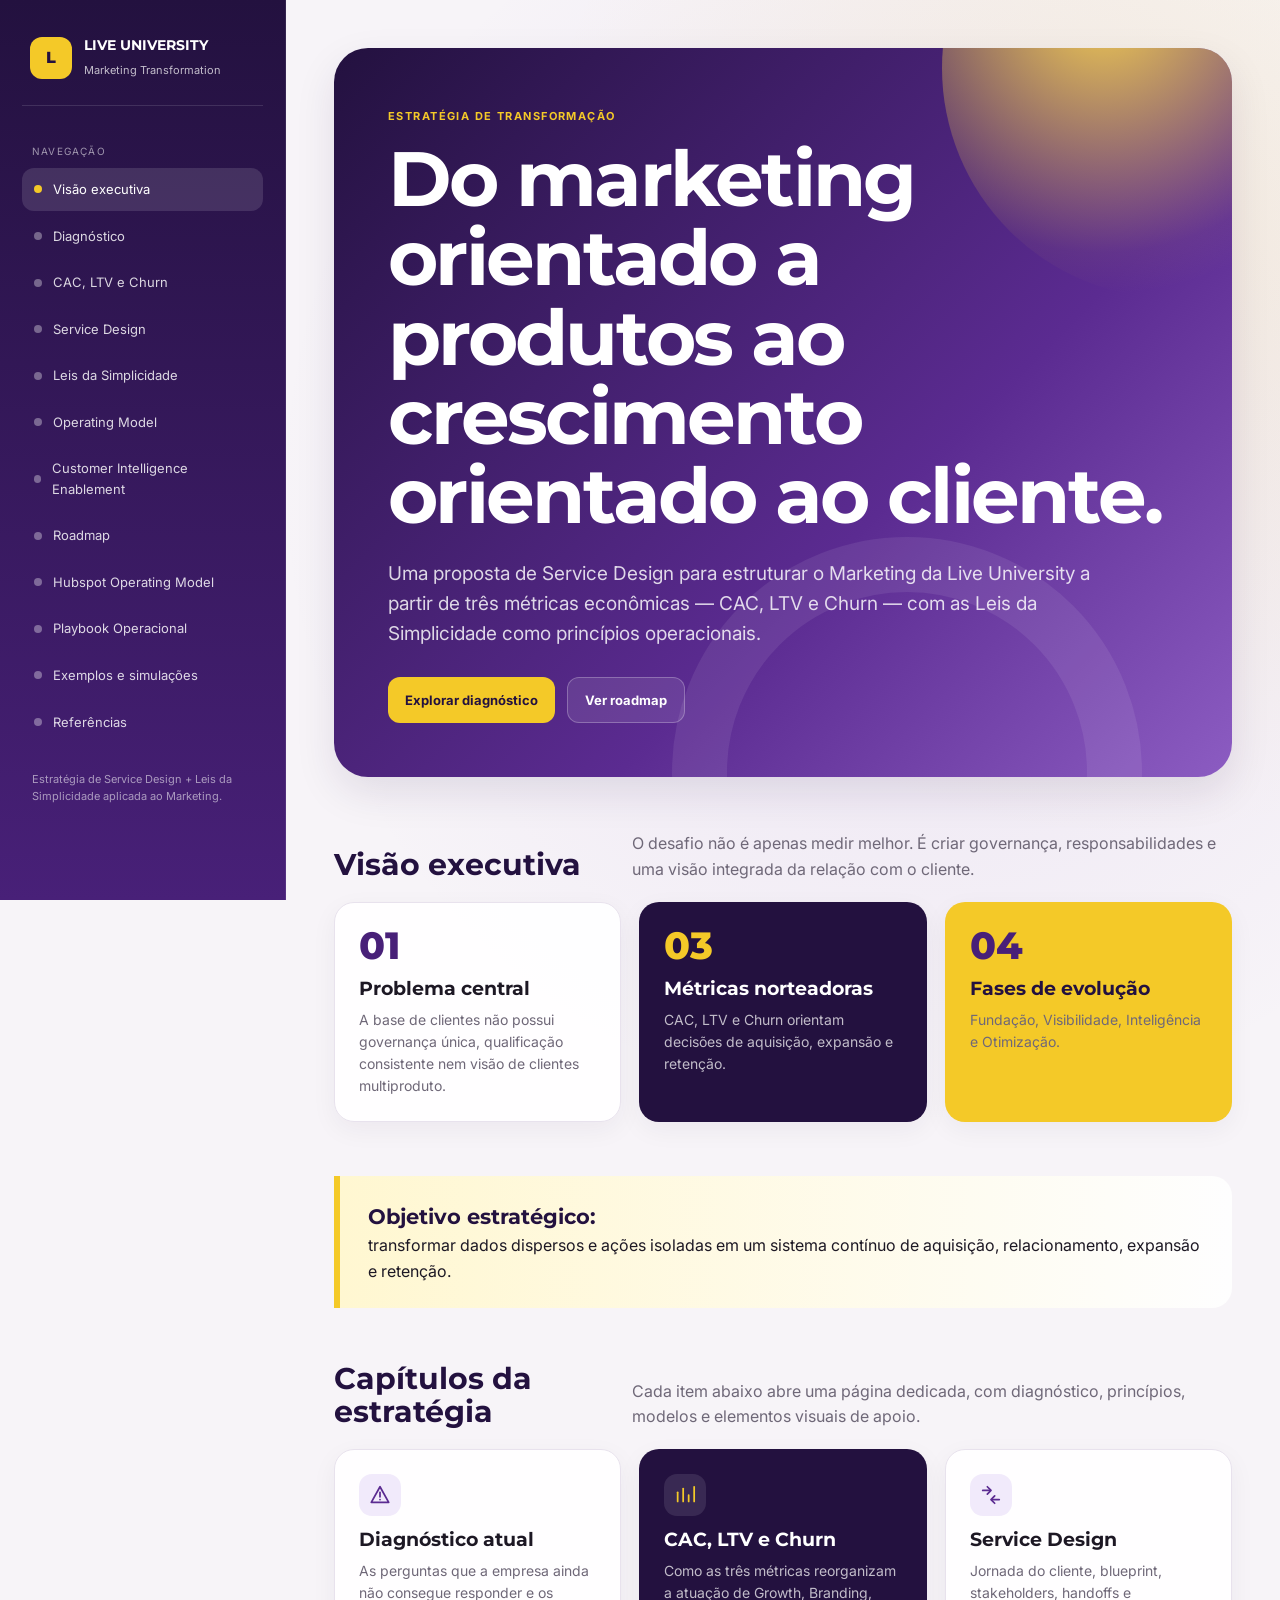
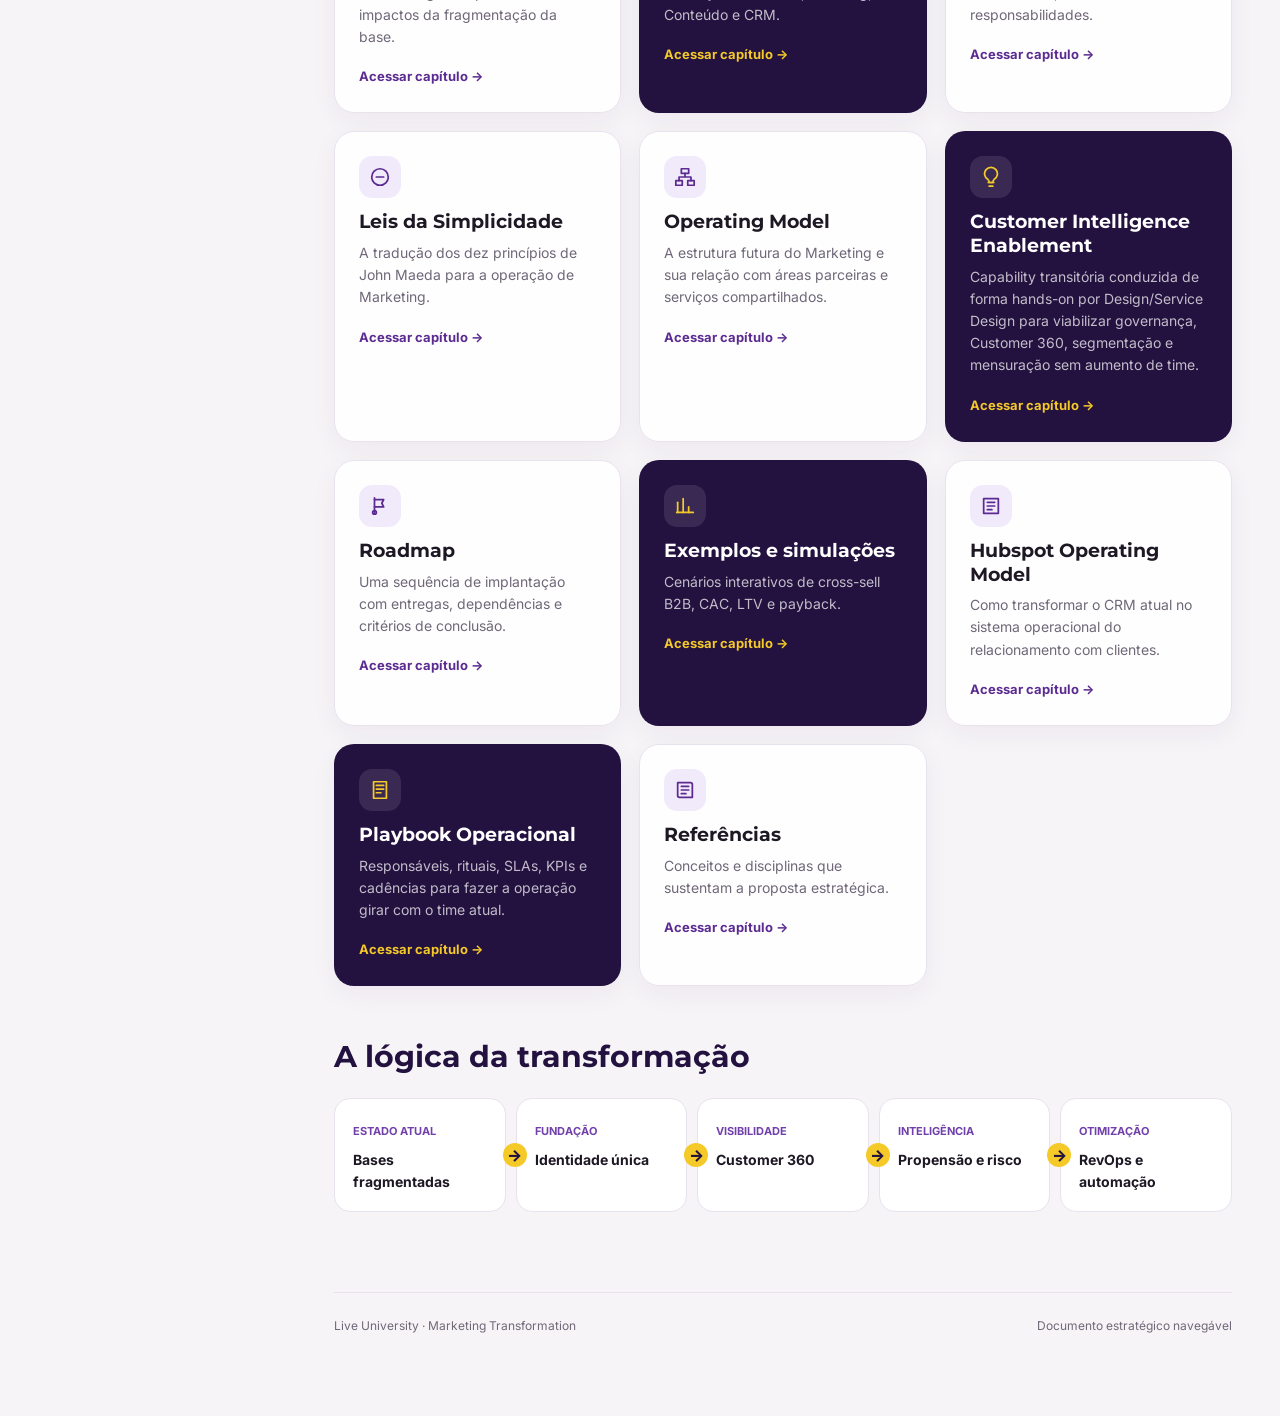
==== commit 51c4c3a7: "v5" ====
--- a/index.html
+++ b/index.html
@@ -1,7 +1,7 @@
 <!DOCTYPE html><html lang="pt-BR"><head><meta charset="UTF-8"><meta name="viewport" content="width=device-width,initial-scale=1.0">
 <title>Visão executiva | Live University</title><link rel="stylesheet" href="styles.css"></head><body>
 <aside class="sidebar"><div class="brand"><div class="brand-mark">L</div><div class="brand-copy"><strong>LIVE UNIVERSITY</strong><span>Marketing Transformation</span></div></div>
-<nav class="nav"><div class="nav-label">Navegação</div><a href="index.html"><span class="dot"></span>Visão executiva</a><a href="diagnostico.html"><span class="dot"></span>Diagnóstico</a><a href="metricas.html"><span class="dot"></span>CAC, LTV e Churn</a><a href="service-design.html"><span class="dot"></span>Service Design</a><a href="simplicidade.html"><span class="dot"></span>Leis da Simplicidade</a><a href="operating-model.html"><span class="dot"></span>Operating Model</a><a href="customer-intelligence.html"><span class="dot"></span>Customer Intelligence</a><a href="roadmap.html"><span class="dot"></span>Roadmap</a><a href="exemplos.html"><span class="dot"></span>Exemplos e simulações</a><a href="referencias.html"><span class="dot"></span>Referências</a></nav><div class="sidebar-foot">Estratégia de Service Design + Leis da Simplicidade aplicada ao Marketing.</div></aside>
+<nav class="nav"><div class="nav-label">Navegação</div><a href="index.html"><span class="dot"></span>Visão executiva</a><a href="diagnostico.html"><span class="dot"></span>Diagnóstico</a><a href="metricas.html"><span class="dot"></span>CAC, LTV e Churn</a><a href="service-design.html"><span class="dot"></span>Service Design</a><a href="simplicidade.html"><span class="dot"></span>Leis da Simplicidade</a><a href="operating-model.html"><span class="dot"></span>Operating Model</a><a href="customer-intelligence.html"><span class="dot"></span>Customer Intelligence Enablement</a><a href="roadmap.html"><span class="dot"></span>Roadmap</a><a href="hubspot.html"><span class="dot"></span>Hubspot Operating Model</a><a href="playbook-operacional.html"><span class="dot"></span>Playbook Operacional</a><a href="exemplos.html"><span class="dot"></span>Exemplos e simulações</a><a href="referencias.html"><span class="dot"></span>Referências</a></nav><div class="sidebar-foot">Estratégia de Service Design + Leis da Simplicidade aplicada ao Marketing.</div></aside>
 <div class="mobile-top"><strong>LIVE · Marketing</strong><button data-menu>Menu</button></div>
 <main class="main"><div class="container">
 <section class="hero"><div class="hero-content"><div class="eyebrow">Estratégia de transformação</div>
@@ -25,9 +25,11 @@
 <article class="card "><div class="icon"><svg viewBox="0 0 24 24"><path d="M3 7h8"/><path d="m8 3 4 4-4 4"/><path d="M13 17h8"/><path d="m16 13-4 4 4 4"/></svg></div><h3>Service Design</h3><p>Jornada do cliente, blueprint, stakeholders, handoffs e responsabilidades.</p><a class="link" href="service-design.html">Acessar capítulo →</a></article>
 <article class="card "><div class="icon"><svg viewBox="0 0 24 24"><circle cx="12" cy="12" r="9"/><path d="M8 12h8"/></svg></div><h3>Leis da Simplicidade</h3><p>A tradução dos dez princípios de John Maeda para a operação de Marketing.</p><a class="link" href="simplicidade.html">Acessar capítulo →</a></article>
 <article class="card "><div class="icon"><svg viewBox="0 0 24 24"><rect x="8" y="3" width="8" height="5"/><rect x="2" y="16" width="7" height="5"/><rect x="15" y="16" width="7" height="5"/><path d="M12 8v4M5.5 16v-4h13v4"/></svg></div><h3>Operating Model</h3><p>A estrutura futura do Marketing e sua relação com áreas parceiras e serviços compartilhados.</p><a class="link" href="operating-model.html">Acessar capítulo →</a></article>
-<article class="card card-dark"><div class="icon"><svg viewBox="0 0 24 24"><path d="M9 18h6"/><path d="M10 22h4"/><path d="M8.5 14.5A7 7 0 1 1 15.5 14.5C14.6 15.3 14 16.2 14 18h-4c0-1.8-.6-2.7-1.5-3.5Z"/></svg></div><h3>Customer Intelligence</h3><p>A camada transversal que viabiliza governança, Customer 360, segmentação e mensuração.</p><a class="link" href="customer-intelligence.html">Acessar capítulo →</a></article>
+<article class="card card-dark"><div class="icon"><svg viewBox="0 0 24 24"><path d="M9 18h6"/><path d="M10 22h4"/><path d="M8.5 14.5A7 7 0 1 1 15.5 14.5C14.6 15.3 14 16.2 14 18h-4c0-1.8-.6-2.7-1.5-3.5Z"/></svg></div><h3>Customer Intelligence Enablement</h3><p>Capability transitória conduzida de forma hands-on por Design/Service Design para viabilizar governança, Customer 360, segmentação e mensuração sem aumento de time.</p><a class="link" href="customer-intelligence.html">Acessar capítulo →</a></article>
 <article class="card "><div class="icon"><svg viewBox="0 0 24 24"><path d="M6 3v18"/><path d="M6 5h10l-2 4 2 4H6"/><circle cx="6" cy="19" r="2"/></svg></div><h3>Roadmap</h3><p>Uma sequência de implantação com entregas, dependências e critérios de conclusão.</p><a class="link" href="roadmap.html">Acessar capítulo →</a></article>
 <article class="card card-dark"><div class="icon"><svg viewBox="0 0 24 24"><path d="M4 19V8"/><path d="M10 19V4"/><path d="M16 19v-6"/><path d="M3 19h18"/></svg></div><h3>Exemplos e simulações</h3><p>Cenários interativos de cross-sell B2B, CAC, LTV e payback.</p><a class="link" href="exemplos.html">Acessar capítulo →</a></article>
+<article class="card"><div class="icon"><svg viewBox="0 0 24 24"><path d="M4 4h16v16H4z"/><path d="M8 8h8M8 12h8M8 16h5"/></svg></div><h3>Hubspot Operating Model</h3><p>Como transformar o CRM atual no sistema operacional do relacionamento com clientes.</p><a class="link" href="hubspot.html">Acessar capítulo →</a></article>
+<article class="card card-dark"><div class="icon"><svg viewBox="0 0 24 24"><path d="M5 3h14v18H5z"/><path d="M8 7h8M8 11h8M8 15h5"/></svg></div><h3>Playbook Operacional</h3><p>Responsáveis, rituais, SLAs, KPIs e cadências para fazer a operação girar com o time atual.</p><a class="link" href="playbook-operacional.html">Acessar capítulo →</a></article>
 <article class="card "><div class="icon"><svg viewBox="0 0 24 24"><path d="M4 4h14a2 2 0 0 1 2 2v14H6a2 2 0 0 1-2-2V4Z"/><path d="M8 8h8M8 12h8M8 16h5"/></svg></div><h3>Referências</h3><p>Conceitos e disciplinas que sustentam a proposta estratégica.</p><a class="link" href="referencias.html">Acessar capítulo →</a></article>
 </div></section>
 
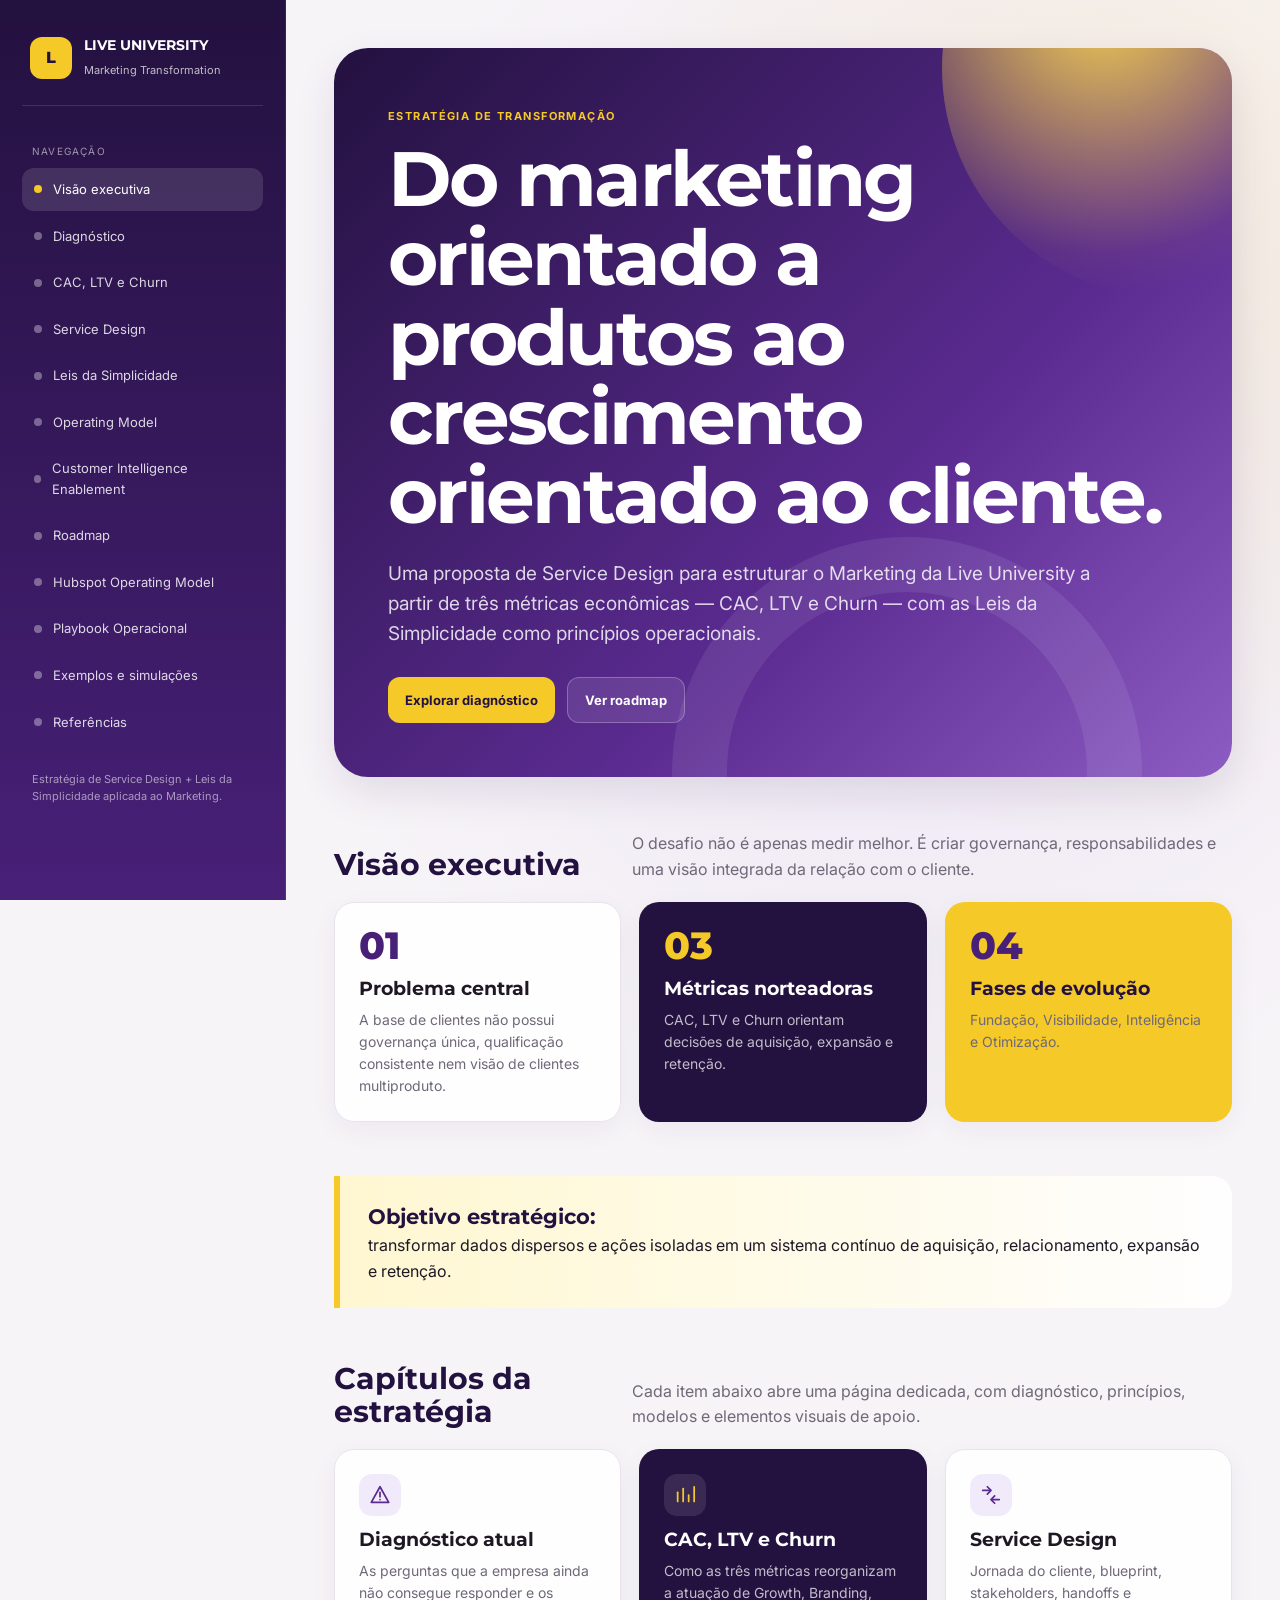
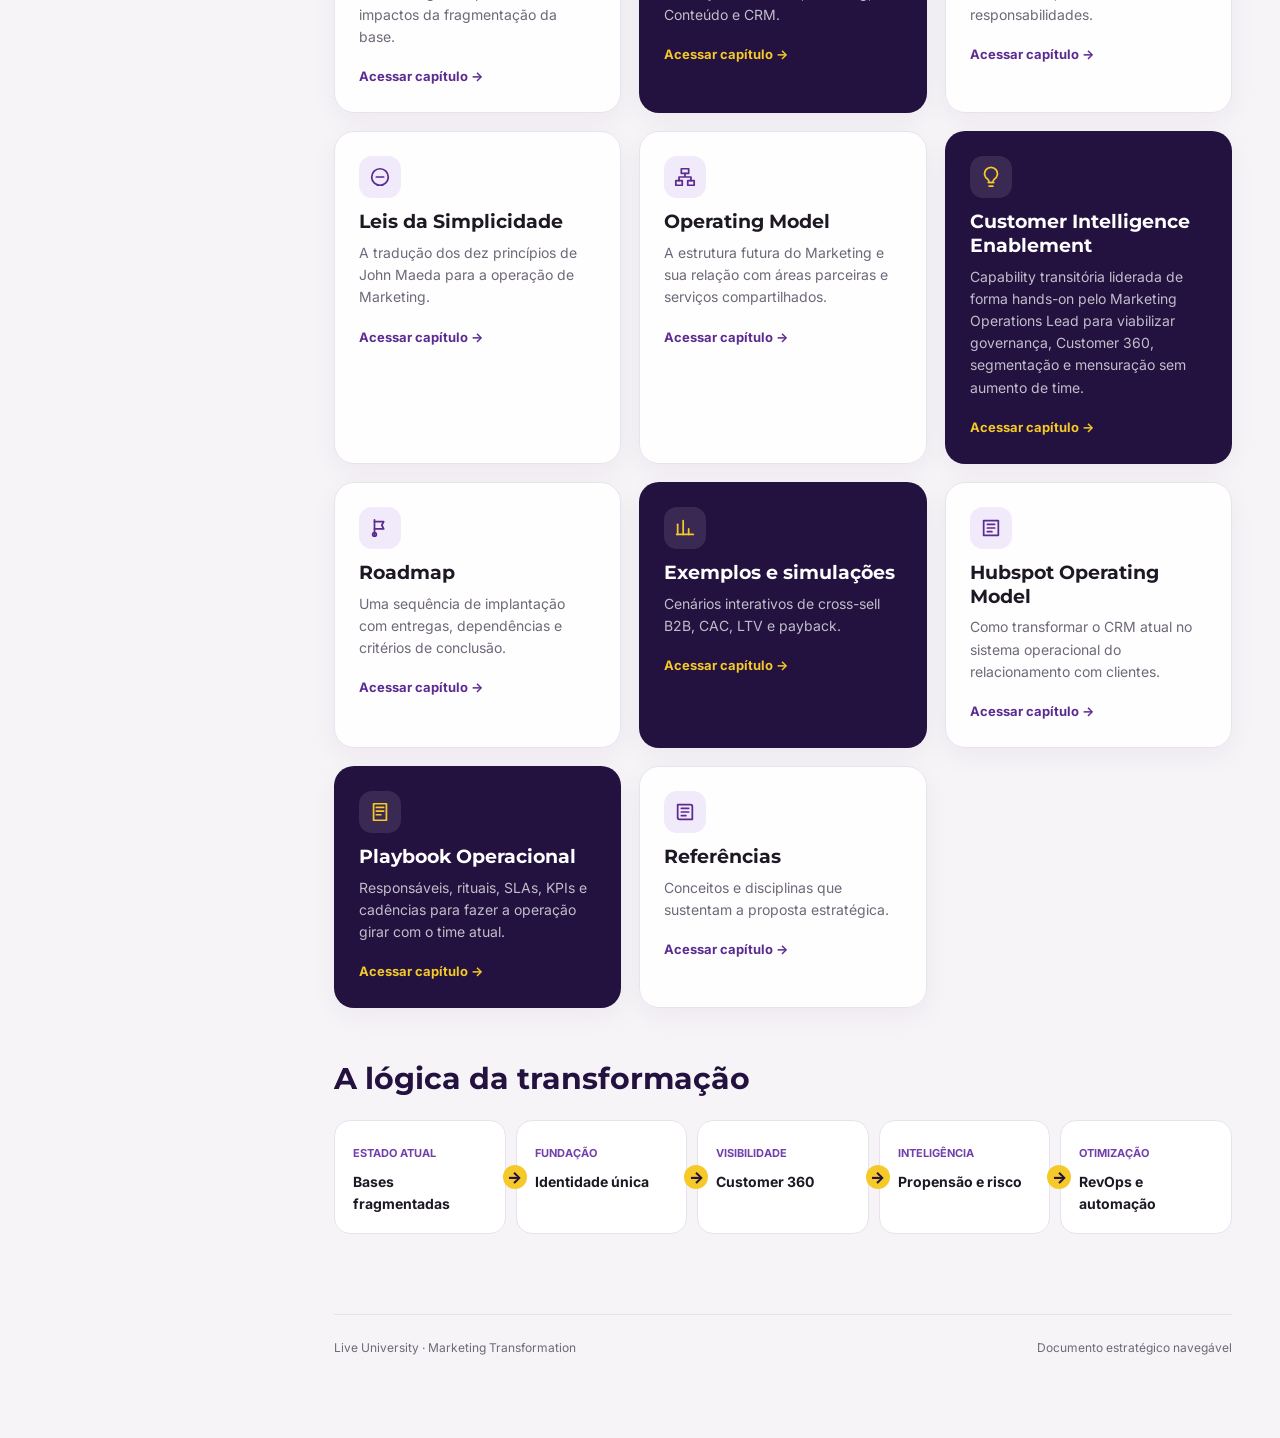
==== commit 6b3e6e88: "v6" ====
--- a/index.html
+++ b/index.html
@@ -25,7 +25,7 @@
 <article class="card "><div class="icon"><svg viewBox="0 0 24 24"><path d="M3 7h8"/><path d="m8 3 4 4-4 4"/><path d="M13 17h8"/><path d="m16 13-4 4 4 4"/></svg></div><h3>Service Design</h3><p>Jornada do cliente, blueprint, stakeholders, handoffs e responsabilidades.</p><a class="link" href="service-design.html">Acessar capítulo →</a></article>
 <article class="card "><div class="icon"><svg viewBox="0 0 24 24"><circle cx="12" cy="12" r="9"/><path d="M8 12h8"/></svg></div><h3>Leis da Simplicidade</h3><p>A tradução dos dez princípios de John Maeda para a operação de Marketing.</p><a class="link" href="simplicidade.html">Acessar capítulo →</a></article>
 <article class="card "><div class="icon"><svg viewBox="0 0 24 24"><rect x="8" y="3" width="8" height="5"/><rect x="2" y="16" width="7" height="5"/><rect x="15" y="16" width="7" height="5"/><path d="M12 8v4M5.5 16v-4h13v4"/></svg></div><h3>Operating Model</h3><p>A estrutura futura do Marketing e sua relação com áreas parceiras e serviços compartilhados.</p><a class="link" href="operating-model.html">Acessar capítulo →</a></article>
-<article class="card card-dark"><div class="icon"><svg viewBox="0 0 24 24"><path d="M9 18h6"/><path d="M10 22h4"/><path d="M8.5 14.5A7 7 0 1 1 15.5 14.5C14.6 15.3 14 16.2 14 18h-4c0-1.8-.6-2.7-1.5-3.5Z"/></svg></div><h3>Customer Intelligence Enablement</h3><p>Capability transitória conduzida de forma hands-on por Design/Service Design para viabilizar governança, Customer 360, segmentação e mensuração sem aumento de time.</p><a class="link" href="customer-intelligence.html">Acessar capítulo →</a></article>
+<article class="card card-dark"><div class="icon"><svg viewBox="0 0 24 24"><path d="M9 18h6"/><path d="M10 22h4"/><path d="M8.5 14.5A7 7 0 1 1 15.5 14.5C14.6 15.3 14 16.2 14 18h-4c0-1.8-.6-2.7-1.5-3.5Z"/></svg></div><h3>Customer Intelligence Enablement</h3><p>Capability transitória liderada de forma hands-on pelo Marketing Operations Lead para viabilizar governança, Customer 360, segmentação e mensuração sem aumento de time.</p><a class="link" href="customer-intelligence.html">Acessar capítulo →</a></article>
 <article class="card "><div class="icon"><svg viewBox="0 0 24 24"><path d="M6 3v18"/><path d="M6 5h10l-2 4 2 4H6"/><circle cx="6" cy="19" r="2"/></svg></div><h3>Roadmap</h3><p>Uma sequência de implantação com entregas, dependências e critérios de conclusão.</p><a class="link" href="roadmap.html">Acessar capítulo →</a></article>
 <article class="card card-dark"><div class="icon"><svg viewBox="0 0 24 24"><path d="M4 19V8"/><path d="M10 19V4"/><path d="M16 19v-6"/><path d="M3 19h18"/></svg></div><h3>Exemplos e simulações</h3><p>Cenários interativos de cross-sell B2B, CAC, LTV e payback.</p><a class="link" href="exemplos.html">Acessar capítulo →</a></article>
 <article class="card"><div class="icon"><svg viewBox="0 0 24 24"><path d="M4 4h16v16H4z"/><path d="M8 8h8M8 12h8M8 16h5"/></svg></div><h3>Hubspot Operating Model</h3><p>Como transformar o CRM atual no sistema operacional do relacionamento com clientes.</p><a class="link" href="hubspot.html">Acessar capítulo →</a></article>
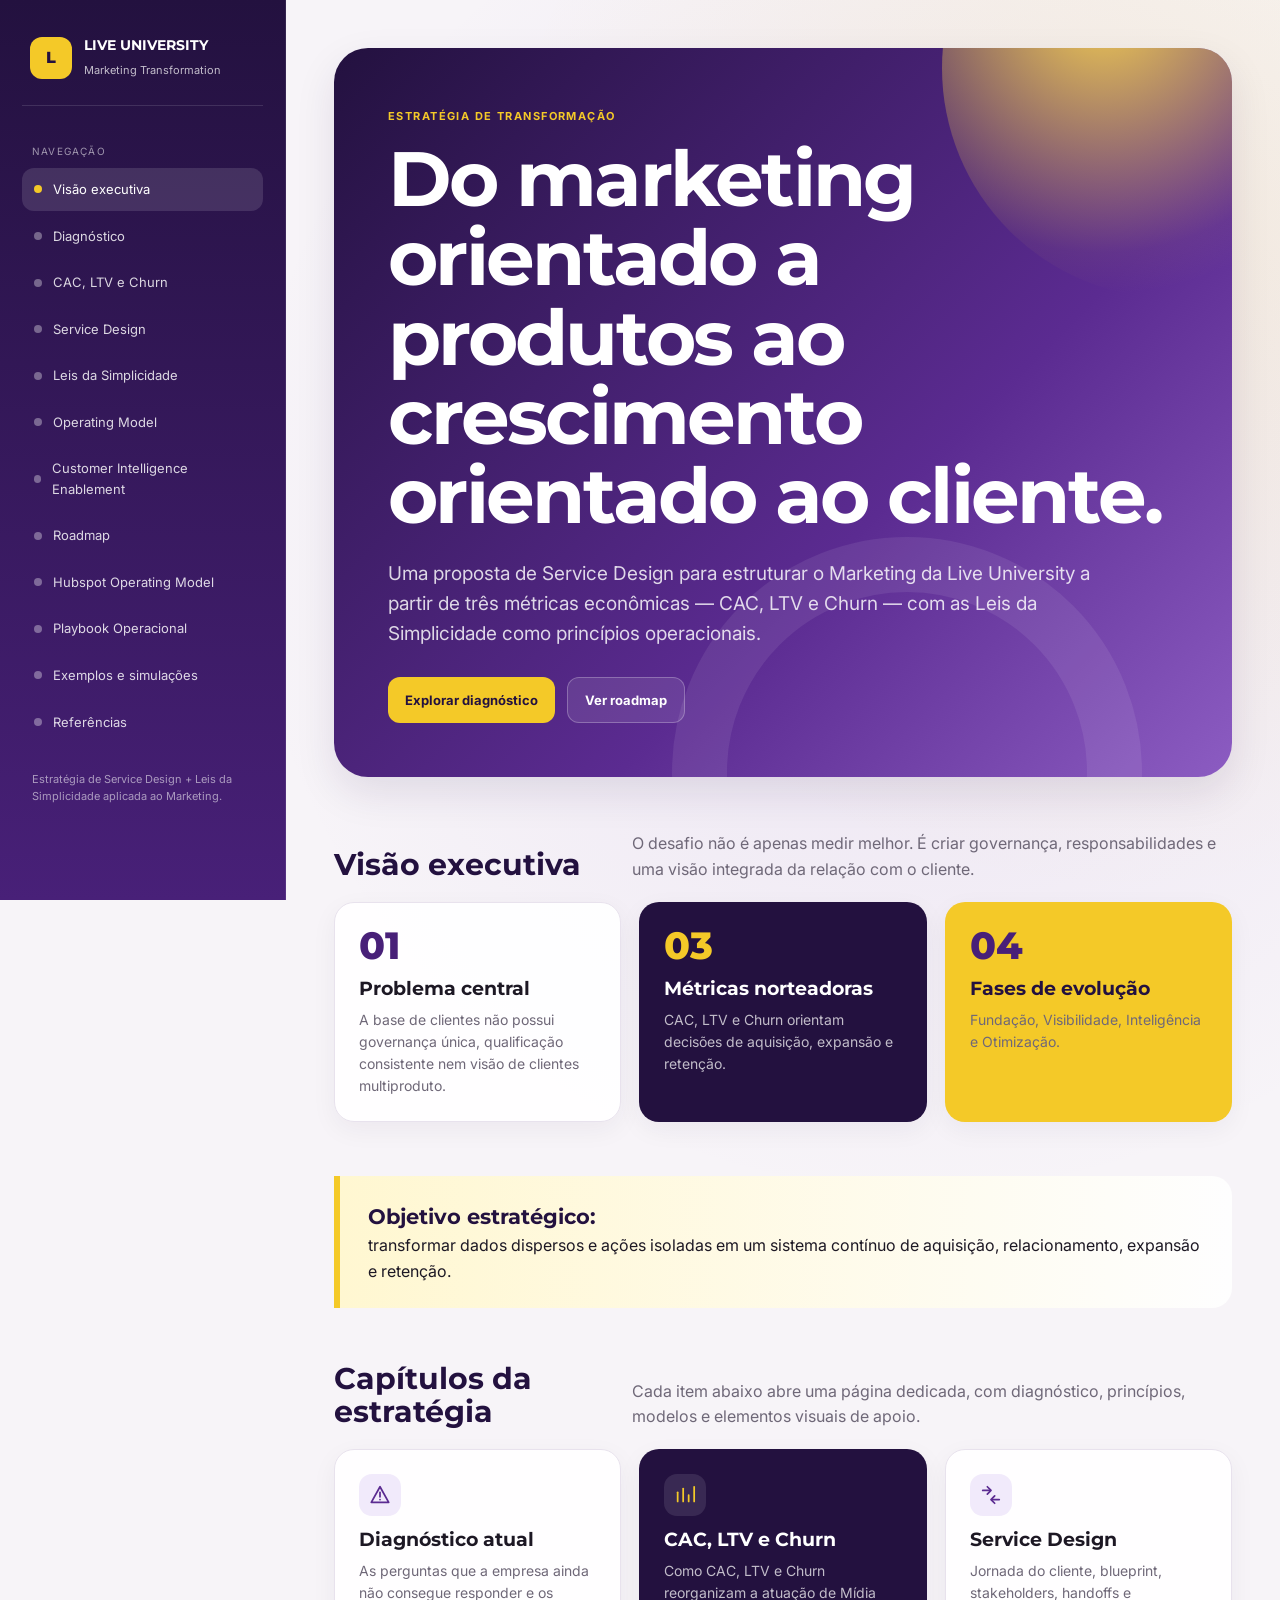
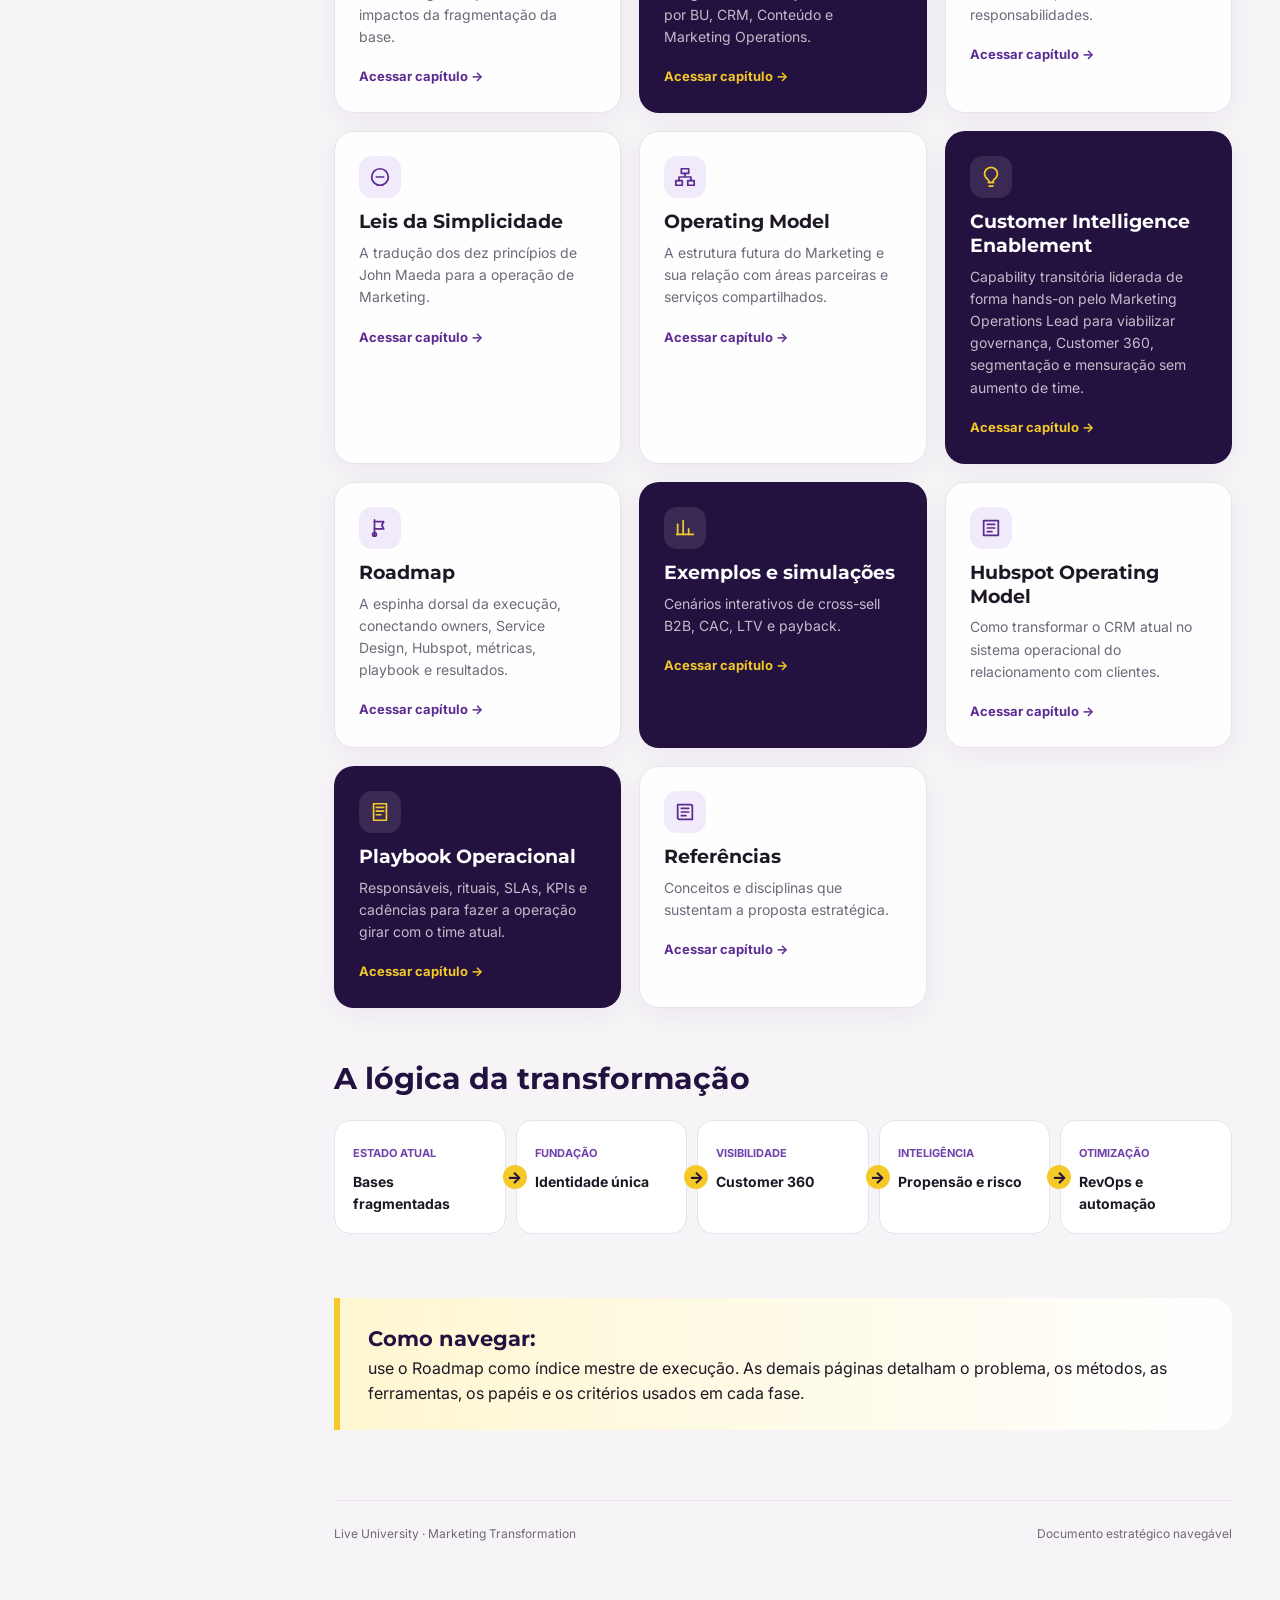
==== commit 1c7db6f5: "v7" ====
--- a/index.html
+++ b/index.html
@@ -21,12 +21,12 @@
 <section class="section"><div class="section-title"><h2>Capítulos da estratégia</h2><p>Cada item abaixo abre uma página dedicada, com diagnóstico, princípios, modelos e elementos visuais de apoio.</p></div>
 <div class="grid grid-3">
 <article class="card "><div class="icon"><svg viewBox="0 0 24 24"><path d="M12 3 2.5 20h19L12 3Z"/><path d="M12 9v5"/><path d="M12 17h.01"/></svg></div><h3>Diagnóstico atual</h3><p>As perguntas que a empresa ainda não consegue responder e os impactos da fragmentação da base.</p><a class="link" href="diagnostico.html">Acessar capítulo →</a></article>
-<article class="card card-dark"><div class="icon"><svg viewBox="0 0 24 24"><path d="M4 19V9"/><path d="M10 19V5"/><path d="M16 19v-7"/><path d="M22 19V3"/></svg></div><h3>CAC, LTV e Churn</h3><p>Como as três métricas reorganizam a atuação de Growth, Branding, Conteúdo e CRM.</p><a class="link" href="metricas.html">Acessar capítulo →</a></article>
+<article class="card card-dark"><div class="icon"><svg viewBox="0 0 24 24"><path d="M4 19V9"/><path d="M10 19V5"/><path d="M16 19v-7"/><path d="M22 19V3"/></svg></div><h3>CAC, LTV e Churn</h3><p>Como CAC, LTV e Churn reorganizam a atuação de Mídia por BU, CRM, Conteúdo e Marketing Operations.</p><a class="link" href="metricas.html">Acessar capítulo →</a></article>
 <article class="card "><div class="icon"><svg viewBox="0 0 24 24"><path d="M3 7h8"/><path d="m8 3 4 4-4 4"/><path d="M13 17h8"/><path d="m16 13-4 4 4 4"/></svg></div><h3>Service Design</h3><p>Jornada do cliente, blueprint, stakeholders, handoffs e responsabilidades.</p><a class="link" href="service-design.html">Acessar capítulo →</a></article>
 <article class="card "><div class="icon"><svg viewBox="0 0 24 24"><circle cx="12" cy="12" r="9"/><path d="M8 12h8"/></svg></div><h3>Leis da Simplicidade</h3><p>A tradução dos dez princípios de John Maeda para a operação de Marketing.</p><a class="link" href="simplicidade.html">Acessar capítulo →</a></article>
 <article class="card "><div class="icon"><svg viewBox="0 0 24 24"><rect x="8" y="3" width="8" height="5"/><rect x="2" y="16" width="7" height="5"/><rect x="15" y="16" width="7" height="5"/><path d="M12 8v4M5.5 16v-4h13v4"/></svg></div><h3>Operating Model</h3><p>A estrutura futura do Marketing e sua relação com áreas parceiras e serviços compartilhados.</p><a class="link" href="operating-model.html">Acessar capítulo →</a></article>
 <article class="card card-dark"><div class="icon"><svg viewBox="0 0 24 24"><path d="M9 18h6"/><path d="M10 22h4"/><path d="M8.5 14.5A7 7 0 1 1 15.5 14.5C14.6 15.3 14 16.2 14 18h-4c0-1.8-.6-2.7-1.5-3.5Z"/></svg></div><h3>Customer Intelligence Enablement</h3><p>Capability transitória liderada de forma hands-on pelo Marketing Operations Lead para viabilizar governança, Customer 360, segmentação e mensuração sem aumento de time.</p><a class="link" href="customer-intelligence.html">Acessar capítulo →</a></article>
-<article class="card "><div class="icon"><svg viewBox="0 0 24 24"><path d="M6 3v18"/><path d="M6 5h10l-2 4 2 4H6"/><circle cx="6" cy="19" r="2"/></svg></div><h3>Roadmap</h3><p>Uma sequência de implantação com entregas, dependências e critérios de conclusão.</p><a class="link" href="roadmap.html">Acessar capítulo →</a></article>
+<article class="card "><div class="icon"><svg viewBox="0 0 24 24"><path d="M6 3v18"/><path d="M6 5h10l-2 4 2 4H6"/><circle cx="6" cy="19" r="2"/></svg></div><h3>Roadmap</h3><p>A espinha dorsal da execução, conectando owners, Service Design, Hubspot, métricas, playbook e resultados.</p><a class="link" href="roadmap.html">Acessar capítulo →</a></article>
 <article class="card card-dark"><div class="icon"><svg viewBox="0 0 24 24"><path d="M4 19V8"/><path d="M10 19V4"/><path d="M16 19v-6"/><path d="M3 19h18"/></svg></div><h3>Exemplos e simulações</h3><p>Cenários interativos de cross-sell B2B, CAC, LTV e payback.</p><a class="link" href="exemplos.html">Acessar capítulo →</a></article>
 <article class="card"><div class="icon"><svg viewBox="0 0 24 24"><path d="M4 4h16v16H4z"/><path d="M8 8h8M8 12h8M8 16h5"/></svg></div><h3>Hubspot Operating Model</h3><p>Como transformar o CRM atual no sistema operacional do relacionamento com clientes.</p><a class="link" href="hubspot.html">Acessar capítulo →</a></article>
 <article class="card card-dark"><div class="icon"><svg viewBox="0 0 24 24"><path d="M5 3h14v18H5z"/><path d="M8 7h8M8 11h8M8 15h5"/></svg></div><h3>Playbook Operacional</h3><p>Responsáveis, rituais, SLAs, KPIs e cadências para fazer a operação girar com o time atual.</p><a class="link" href="playbook-operacional.html">Acessar capítulo →</a></article>
@@ -41,5 +41,7 @@
 <div class="flow-step"><span>Inteligência</span><strong>Propensão e risco</strong></div>
 <div class="flow-step"><span>Otimização</span><strong>RevOps e automação</strong></div>
 </div></section>
+
+<section class="section"><div class="callout"><strong>Como navegar:</strong><br>use o Roadmap como índice mestre de execução. As demais páginas detalham o problema, os métodos, as ferramentas, os papéis e os critérios usados em cada fase.</div></section>
 <footer class="footer"><span>Live University · Marketing Transformation</span><span>Documento estratégico navegável</span></footer></div></main>
 <script src="app.js"></script></body></html>
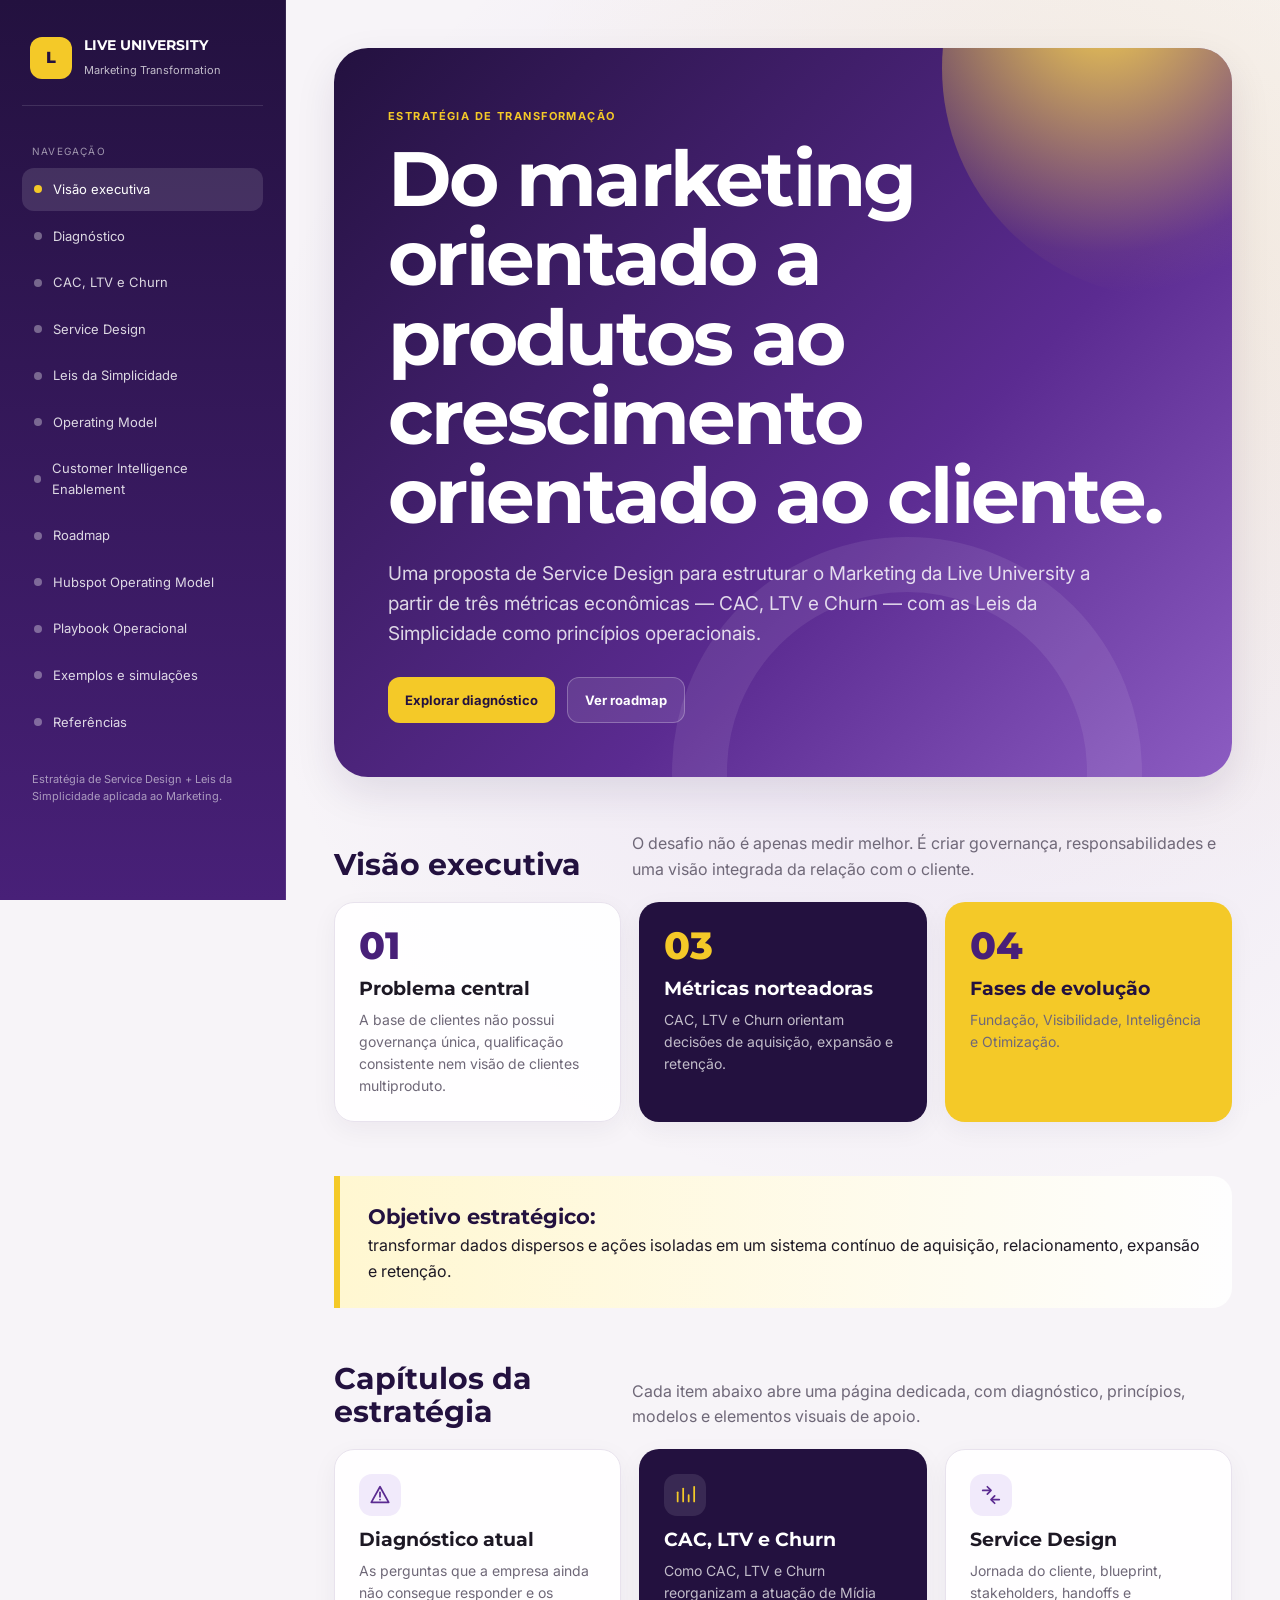
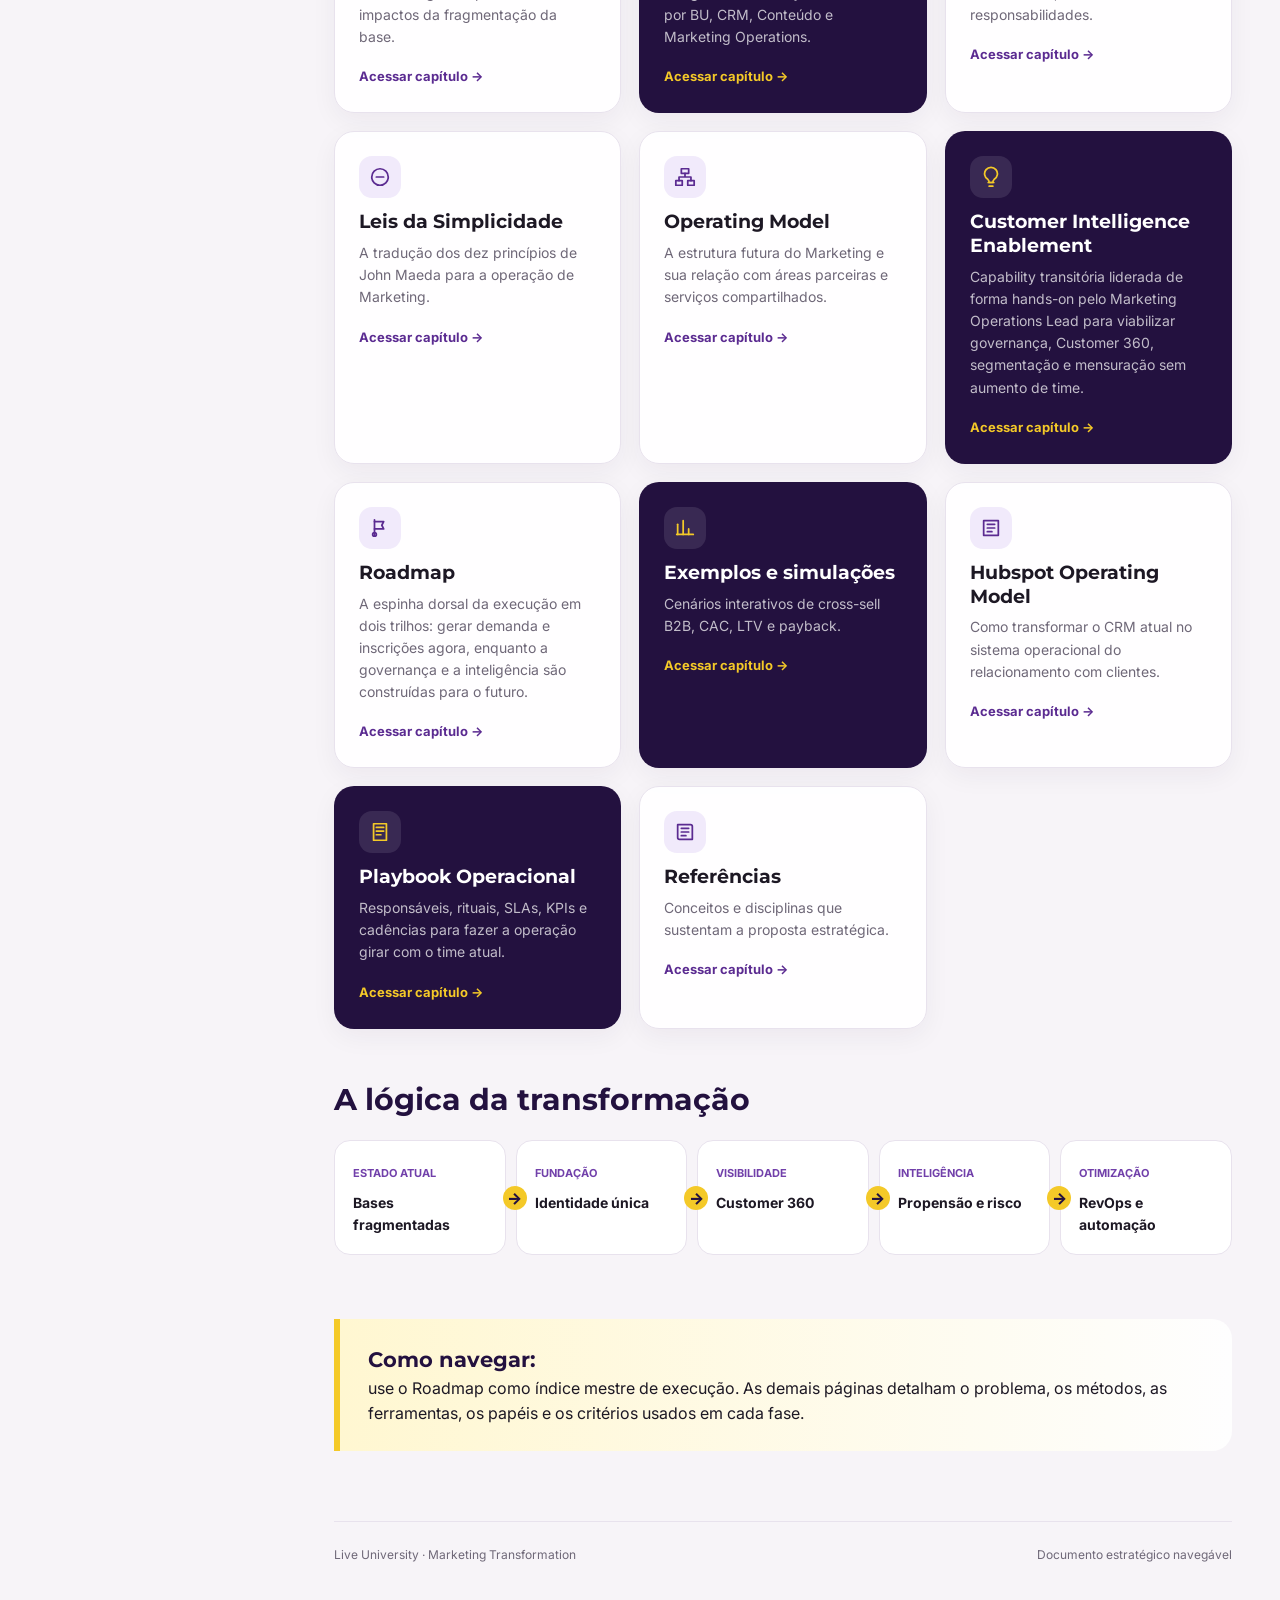
==== commit c6c504b1: "v8" ====
--- a/index.html
+++ b/index.html
@@ -26,7 +26,7 @@
 <article class="card "><div class="icon"><svg viewBox="0 0 24 24"><circle cx="12" cy="12" r="9"/><path d="M8 12h8"/></svg></div><h3>Leis da Simplicidade</h3><p>A tradução dos dez princípios de John Maeda para a operação de Marketing.</p><a class="link" href="simplicidade.html">Acessar capítulo →</a></article>
 <article class="card "><div class="icon"><svg viewBox="0 0 24 24"><rect x="8" y="3" width="8" height="5"/><rect x="2" y="16" width="7" height="5"/><rect x="15" y="16" width="7" height="5"/><path d="M12 8v4M5.5 16v-4h13v4"/></svg></div><h3>Operating Model</h3><p>A estrutura futura do Marketing e sua relação com áreas parceiras e serviços compartilhados.</p><a class="link" href="operating-model.html">Acessar capítulo →</a></article>
 <article class="card card-dark"><div class="icon"><svg viewBox="0 0 24 24"><path d="M9 18h6"/><path d="M10 22h4"/><path d="M8.5 14.5A7 7 0 1 1 15.5 14.5C14.6 15.3 14 16.2 14 18h-4c0-1.8-.6-2.7-1.5-3.5Z"/></svg></div><h3>Customer Intelligence Enablement</h3><p>Capability transitória liderada de forma hands-on pelo Marketing Operations Lead para viabilizar governança, Customer 360, segmentação e mensuração sem aumento de time.</p><a class="link" href="customer-intelligence.html">Acessar capítulo →</a></article>
-<article class="card "><div class="icon"><svg viewBox="0 0 24 24"><path d="M6 3v18"/><path d="M6 5h10l-2 4 2 4H6"/><circle cx="6" cy="19" r="2"/></svg></div><h3>Roadmap</h3><p>A espinha dorsal da execução, conectando owners, Service Design, Hubspot, métricas, playbook e resultados.</p><a class="link" href="roadmap.html">Acessar capítulo →</a></article>
+<article class="card "><div class="icon"><svg viewBox="0 0 24 24"><path d="M6 3v18"/><path d="M6 5h10l-2 4 2 4H6"/><circle cx="6" cy="19" r="2"/></svg></div><h3>Roadmap</h3><p>A espinha dorsal da execução em dois trilhos: gerar demanda e inscrições agora, enquanto a governança e a inteligência são construídas para o futuro.</p><a class="link" href="roadmap.html">Acessar capítulo →</a></article>
 <article class="card card-dark"><div class="icon"><svg viewBox="0 0 24 24"><path d="M4 19V8"/><path d="M10 19V4"/><path d="M16 19v-6"/><path d="M3 19h18"/></svg></div><h3>Exemplos e simulações</h3><p>Cenários interativos de cross-sell B2B, CAC, LTV e payback.</p><a class="link" href="exemplos.html">Acessar capítulo →</a></article>
 <article class="card"><div class="icon"><svg viewBox="0 0 24 24"><path d="M4 4h16v16H4z"/><path d="M8 8h8M8 12h8M8 16h5"/></svg></div><h3>Hubspot Operating Model</h3><p>Como transformar o CRM atual no sistema operacional do relacionamento com clientes.</p><a class="link" href="hubspot.html">Acessar capítulo →</a></article>
 <article class="card card-dark"><div class="icon"><svg viewBox="0 0 24 24"><path d="M5 3h14v18H5z"/><path d="M8 7h8M8 11h8M8 15h5"/></svg></div><h3>Playbook Operacional</h3><p>Responsáveis, rituais, SLAs, KPIs e cadências para fazer a operação girar com o time atual.</p><a class="link" href="playbook-operacional.html">Acessar capítulo →</a></article>
